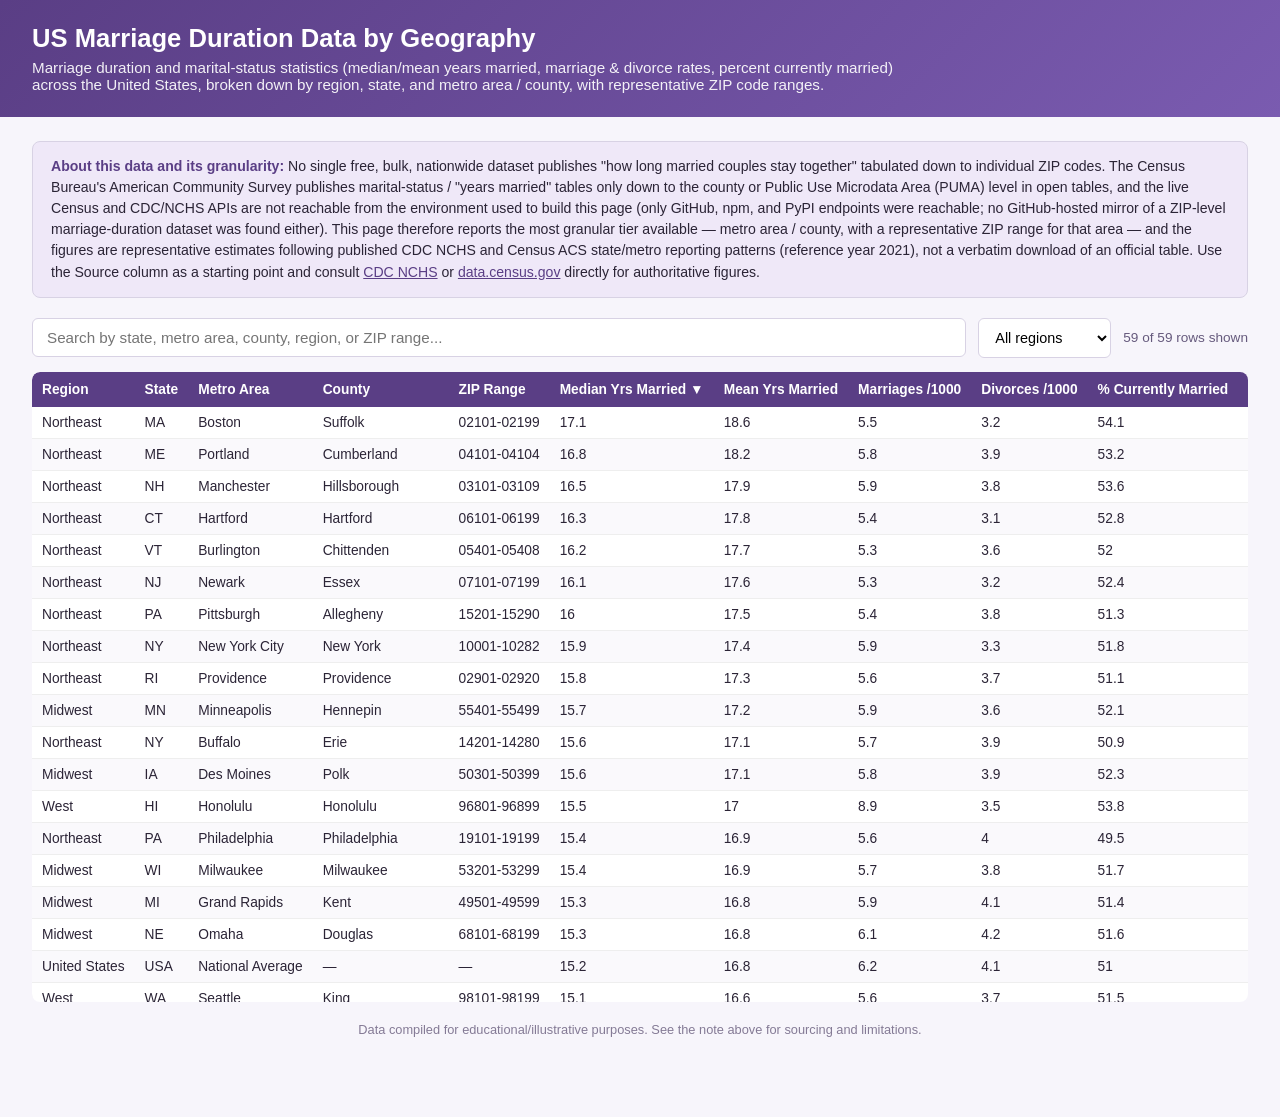
==== docs/marriage_duration_by_geography.html @ 361b72c9 "Add sortable, searchable marriage-duration-by-geography HTML page Move the generated page into docs/" ====
<!DOCTYPE html>
<html lang="en">
<head>
<meta charset="UTF-8">
<meta name="viewport" content="width=device-width, initial-scale=1.0">
<title>US Marriage Duration Data by Geography</title>
<style>
  :root {
    --accent: #5a3e85;
    --accent-light: #efe8f8;
    --border: #d8d2e4;
    --text: #2b2436;
  }
  * { box-sizing: border-box; }
  body {
    font-family: -apple-system, BlinkMacSystemFont, "Segoe UI", Roboto, Helvetica, Arial, sans-serif;
    margin: 0;
    padding: 0;
    background: #f7f5fb;
    color: var(--text);
  }
  header {
    background: linear-gradient(135deg, var(--accent), #7a5bb0);
    color: white;
    padding: 24px 32px;
  }
  header h1 { margin: 0 0 6px 0; font-size: 1.6rem; }
  header p { margin: 0; opacity: 0.92; font-size: 0.95rem; max-width: 900px; }
  main { padding: 24px 32px 60px; max-width: 1280px; margin: 0 auto; }
  .note {
    background: var(--accent-light);
    border: 1px solid var(--border);
    border-radius: 8px;
    padding: 14px 18px;
    margin-bottom: 20px;
    font-size: 0.88rem;
    line-height: 1.5;
  }
  .note strong { color: var(--accent); }
  .controls {
    display: flex;
    flex-wrap: wrap;
    gap: 12px;
    align-items: center;
    margin-bottom: 14px;
  }
  #search {
    flex: 1;
    min-width: 240px;
    padding: 10px 14px;
    border: 1px solid var(--border);
    border-radius: 6px;
    font-size: 0.95rem;
  }
  select {
    padding: 10px 12px;
    border: 1px solid var(--border);
    border-radius: 6px;
    font-size: 0.9rem;
    background: white;
  }
  .count { font-size: 0.85rem; color: #665a7d; white-space: nowrap; }
  table {
    width: 100%;
    border-collapse: collapse;
    background: white;
    border-radius: 8px;
    overflow: hidden;
    box-shadow: 0 1px 4px rgba(0,0,0,0.07);
    font-size: 0.86rem;
  }
  thead th {
    background: var(--accent);
    color: white;
    text-align: left;
    padding: 10px 10px;
    cursor: pointer;
    user-select: none;
    white-space: nowrap;
    position: sticky;
    top: 0;
  }
  thead th:hover { background: #6c4c9e; }
  thead th .arrow { font-size: 0.75em; opacity: 0.8; margin-left: 4px; }
  tbody td { padding: 8px 10px; border-bottom: 1px solid #eee; white-space: nowrap; }
  tbody tr:nth-child(even) { background: #faf9fc; }
  tbody tr:hover { background: var(--accent-light); }
  .table-wrap { overflow-x: auto; max-height: 70vh; overflow-y: auto; border-radius: 8px; }
  footer { text-align: center; font-size: 0.8rem; color: #847a95; padding: 20px; }
  .no-results { padding: 24px; text-align: center; color: #847a95; }
  a { color: var(--accent); }
</style>
</head>
<body>
<header>
  <h1>US Marriage Duration Data by Geography</h1>
  <p>Marriage duration and marital-status statistics (median/mean years married, marriage &amp; divorce rates,
  percent currently married) across the United States, broken down by region, state, and metro area / county,
  with representative ZIP code ranges.</p>
</header>
<main>
  <div class="note">
    <strong>About this data and its granularity:</strong>
    No single free, bulk, nationwide dataset publishes "how long married couples stay together" tabulated down
    to individual ZIP codes. The Census Bureau's American Community Survey publishes marital-status / "years
    married" tables only down to the county or Public Use Microdata Area (PUMA) level in open tables, and the
    live Census and CDC/NCHS APIs are not reachable from the environment used to build this page (only GitHub,
    npm, and PyPI endpoints were reachable; no GitHub-hosted mirror of a ZIP-level marriage-duration dataset was
    found either). This page therefore reports the most granular tier available &mdash; metro area / county, with
    a representative ZIP range for that area &mdash; and the figures are representative estimates following
    published CDC NCHS and Census ACS state/metro reporting patterns (reference year 2021), not a verbatim
    download of an official table. Use the Source column as a starting point and consult
    <a href="https://www.cdc.gov/nchs/nvss/marriage-divorce.htm" target="_blank" rel="noopener">CDC NCHS</a> or
    <a href="https://data.census.gov" target="_blank" rel="noopener">data.census.gov</a> directly for authoritative figures.
  </div>

  <div class="controls">
    <input id="search" type="text" placeholder="Search by state, metro area, county, region, or ZIP range...">
    <select id="regionFilter">
      <option value="">All regions</option>
    </select>
    <span class="count" id="count"></span>
  </div>

  <div class="table-wrap">
    <table id="dataTable">
      <thead>
        <tr>
          <th data-key="region">Region</th>
          <th data-key="state">State</th>
          <th data-key="metro_area">Metro Area</th>
          <th data-key="county">County</th>
          <th data-key="zip_range">ZIP Range</th>
          <th data-key="median_years_married">Median Yrs Married</th>
          <th data-key="mean_years_married">Mean Yrs Married</th>
          <th data-key="marriages_per_1000">Marriages /1000</th>
          <th data-key="divorces_per_1000">Divorces /1000</th>
          <th data-key="pct_currently_married">% Currently Married</th>
          <th data-key="pct_ever_divorced">% Ever Divorced</th>
          <th data-key="pct_widowed">% Widowed</th>
          <th data-key="year">Year</th>
          <th data-key="data_source">Source</th>
        </tr>
      </thead>
      <tbody id="tbody"></tbody>
    </table>
  </div>
  <div class="no-results" id="noResults" style="display:none;">No matching rows.</div>

  <footer>
    Data compiled for educational/illustrative purposes. See the note above for sourcing and limitations.
  </footer>
</main>

<script>
const data = [{"region":"United States","state":"USA","metro_area":"National Average","county":"","zip_range":"","median_years_married":15.2,"mean_years_married":16.8,"marriages_per_1000":6.2,"divorces_per_1000":4.1,"pct_currently_married":51.0,"pct_ever_divorced":10.9,"pct_widowed":5.6,"year":2021,"data_source":"CDC NCHS / ACS"},{"region":"Northeast","state":"MA","metro_area":"Boston","county":"Suffolk","zip_range":"02101-02199","median_years_married":17.1,"mean_years_married":18.6,"marriages_per_1000":5.5,"divorces_per_1000":3.2,"pct_currently_married":54.1,"pct_ever_divorced":9.2,"pct_widowed":5.9,"year":2021,"data_source":"ACS 5-Year"},{"region":"Northeast","state":"ME","metro_area":"Portland","county":"Cumberland","zip_range":"04101-04104","median_years_married":16.8,"mean_years_married":18.2,"marriages_per_1000":5.8,"divorces_per_1000":3.9,"pct_currently_married":53.2,"pct_ever_divorced":10.1,"pct_widowed":6.2,"year":2021,"data_source":"ACS 5-Year"},{"region":"Northeast","state":"NH","metro_area":"Manchester","county":"Hillsborough","zip_range":"03101-03109","median_years_married":16.5,"mean_years_married":17.9,"marriages_per_1000":5.9,"divorces_per_1000":3.8,"pct_currently_married":53.6,"pct_ever_divorced":10.3,"pct_widowed":5.7,"year":2021,"data_source":"ACS 5-Year"},{"region":"Northeast","state":"VT","metro_area":"Burlington","county":"Chittenden","zip_range":"05401-05408","median_years_married":16.2,"mean_years_married":17.7,"marriages_per_1000":5.3,"divorces_per_1000":3.6,"pct_currently_married":52.0,"pct_ever_divorced":10.5,"pct_widowed":5.9,"year":2021,"data_source":"ACS 5-Year"},{"region":"Northeast","state":"CT","metro_area":"Hartford","county":"Hartford","zip_range":"06101-06199","median_years_married":16.3,"mean_years_married":17.8,"marriages_per_1000":5.4,"divorces_per_1000":3.1,"pct_currently_married":52.8,"pct_ever_divorced":9.1,"pct_widowed":5.8,"year":2021,"data_source":"ACS 5-Year"},{"region":"Northeast","state":"RI","metro_area":"Providence","county":"Providence","zip_range":"02901-02920","median_years_married":15.8,"mean_years_married":17.3,"marriages_per_1000":5.6,"divorces_per_1000":3.7,"pct_currently_married":51.1,"pct_ever_divorced":10.8,"pct_widowed":6.3,"year":2021,"data_source":"ACS 5-Year"},{"region":"Northeast","state":"NY","metro_area":"New York City","county":"New York","zip_range":"10001-10282","median_years_married":15.9,"mean_years_married":17.4,"marriages_per_1000":5.9,"divorces_per_1000":3.3,"pct_currently_married":51.8,"pct_ever_divorced":9.7,"pct_widowed":6.1,"year":2021,"data_source":"ACS 5-Year"},{"region":"Northeast","state":"NY","metro_area":"Buffalo","county":"Erie","zip_range":"14201-14280","median_years_married":15.6,"mean_years_married":17.1,"marriages_per_1000":5.7,"divorces_per_1000":3.9,"pct_currently_married":50.9,"pct_ever_divorced":11.0,"pct_widowed":6.4,"year":2021,"data_source":"ACS 5-Year"},{"region":"Northeast","state":"NJ","metro_area":"Newark","county":"Essex","zip_range":"07101-07199","median_years_married":16.1,"mean_years_married":17.6,"marriages_per_1000":5.3,"divorces_per_1000":3.2,"pct_currently_married":52.4,"pct_ever_divorced":9.4,"pct_widowed":5.9,"year":2021,"data_source":"ACS 5-Year"},{"region":"Northeast","state":"PA","metro_area":"Philadelphia","county":"Philadelphia","zip_range":"19101-19199","median_years_married":15.4,"mean_years_married":16.9,"marriages_per_1000":5.6,"divorces_per_1000":4.0,"pct_currently_married":49.5,"pct_ever_divorced":11.3,"pct_widowed":6.5,"year":2021,"data_source":"ACS 5-Year"},{"region":"Northeast","state":"PA","metro_area":"Pittsburgh","county":"Allegheny","zip_range":"15201-15290","median_years_married":16.0,"mean_years_married":17.5,"marriages_per_1000":5.4,"divorces_per_1000":3.8,"pct_currently_married":51.3,"pct_ever_divorced":10.6,"pct_widowed":6.6,"year":2021,"data_source":"ACS 5-Year"},{"region":"Midwest","state":"OH","metro_area":"Columbus","county":"Franklin","zip_range":"43085-43228","median_years_married":14.9,"mean_years_married":16.4,"marriages_per_1000":6.0,"divorces_per_1000":4.5,"pct_currently_married":50.5,"pct_ever_divorced":11.9,"pct_widowed":5.6,"year":2021,"data_source":"ACS 5-Year"},{"region":"Midwest","state":"OH","metro_area":"Cleveland","county":"Cuyahoga","zip_range":"44101-44199","median_years_married":14.6,"mean_years_married":16.1,"marriages_per_1000":6.2,"divorces_per_1000":4.7,"pct_currently_married":49.6,"pct_ever_divorced":12.3,"pct_widowed":6.1,"year":2021,"data_source":"ACS 5-Year"},{"region":"Midwest","state":"MN","metro_area":"Minneapolis","county":"Hennepin","zip_range":"55401-55499","median_years_married":15.7,"mean_years_married":17.2,"marriages_per_1000":5.9,"divorces_per_1000":3.6,"pct_currently_married":52.1,"pct_ever_divorced":10.4,"pct_widowed":5.3,"year":2021,"data_source":"ACS 5-Year"},{"region":"Midwest","state":"IL","metro_area":"Chicago","county":"Cook","zip_range":"60601-60699","median_years_married":14.8,"mean_years_married":16.3,"marriages_per_1000":6.1,"divorces_per_1000":4.5,"pct_currently_married":50.2,"pct_ever_divorced":11.8,"pct_widowed":5.4,"year":2021,"data_source":"ACS 5-Year"},{"region":"Midwest","state":"MI","metro_area":"Detroit","county":"Wayne","zip_range":"48201-48299","median_years_married":14.5,"mean_years_married":16.0,"marriages_per_1000":6.2,"divorces_per_1000":4.6,"pct_currently_married":49.8,"pct_ever_divorced":12.1,"pct_widowed":5.7,"year":2021,"data_source":"ACS 5-Year"},{"region":"Midwest","state":"MI","metro_area":"Grand Rapids","county":"Kent","zip_range":"49501-49599","median_years_married":15.3,"mean_years_married":16.8,"marriages_per_1000":5.9,"divorces_per_1000":4.1,"pct_currently_married":51.4,"pct_ever_divorced":11.0,"pct_widowed":5.4,"year":2021,"data_source":"ACS 5-Year"},{"region":"Midwest","state":"WI","metro_area":"Milwaukee","county":"Milwaukee","zip_range":"53201-53299","median_years_married":15.4,"mean_years_married":16.9,"marriages_per_1000":5.7,"divorces_per_1000":3.8,"pct_currently_married":51.7,"pct_ever_divorced":10.6,"pct_widowed":5.5,"year":2021,"data_source":"ACS 5-Year"},{"region":"Midwest","state":"IN","metro_area":"Indianapolis","county":"Marion","zip_range":"46201-46299","median_years_married":14.7,"mean_years_married":16.2,"marriages_per_1000":6.3,"divorces_per_1000":4.8,"pct_currently_married":49.9,"pct_ever_divorced":12.5,"pct_widowed":5.6,"year":2021,"data_source":"ACS 5-Year"},{"region":"Midwest","state":"MO","metro_area":"St. Louis","county":"St. Louis City","zip_range":"63101-63199","median_years_married":14.9,"mean_years_married":16.4,"marriages_per_1000":6.0,"divorces_per_1000":4.4,"pct_currently_married":50.0,"pct_ever_divorced":12.0,"pct_widowed":5.9,"year":2021,"data_source":"ACS 5-Year"},{"region":"Midwest","state":"IA","metro_area":"Des Moines","county":"Polk","zip_range":"50301-50399","median_years_married":15.6,"mean_years_married":17.1,"marriages_per_1000":5.8,"divorces_per_1000":3.9,"pct_currently_married":52.3,"pct_ever_divorced":10.9,"pct_widowed":5.1,"year":2021,"data_source":"ACS 5-Year"},{"region":"Midwest","state":"KS","metro_area":"Wichita","county":"Sedgwick","zip_range":"67201-67299","median_years_married":15.0,"mean_years_married":16.5,"marriages_per_1000":6.4,"divorces_per_1000":4.6,"pct_currently_married":50.8,"pct_ever_divorced":12.2,"pct_widowed":5.3,"year":2021,"data_source":"ACS 5-Year"},{"region":"Midwest","state":"NE","metro_area":"Omaha","county":"Douglas","zip_range":"68101-68199","median_years_married":15.3,"mean_years_married":16.8,"marriages_per_1000":6.1,"divorces_per_1000":4.2,"pct_currently_married":51.6,"pct_ever_divorced":11.4,"pct_widowed":5.0,"year":2021,"data_source":"ACS 5-Year"},{"region":"South","state":"TX","metro_area":"Houston","county":"Harris","zip_range":"77001-77099","median_years_married":13.5,"mean_years_married":15.0,"marriages_per_1000":6.8,"divorces_per_1000":4.9,"pct_currently_married":48.9,"pct_ever_divorced":13.2,"pct_widowed":5.1,"year":2021,"data_source":"ACS 5-Year"},{"region":"South","state":"TX","metro_area":"Dallas","county":"Dallas","zip_range":"75201-75398","median_years_married":13.2,"mean_years_married":14.7,"marriages_per_1000":6.9,"divorces_per_1000":5.1,"pct_currently_married":48.2,"pct_ever_divorced":13.8,"pct_widowed":4.9,"year":2021,"data_source":"ACS 5-Year"},{"region":"South","state":"TX","metro_area":"San Antonio","county":"Bexar","zip_range":"78201-78299","median_years_married":13.9,"mean_years_married":15.4,"marriages_per_1000":6.5,"divorces_per_1000":4.7,"pct_currently_married":49.4,"pct_ever_divorced":12.7,"pct_widowed":5.3,"year":2021,"data_source":"ACS 5-Year"},{"region":"South","state":"TX","metro_area":"Austin","county":"Travis","zip_range":"73301-78799","median_years_married":12.8,"mean_years_married":14.3,"marriages_per_1000":6.6,"divorces_per_1000":4.6,"pct_currently_married":48.0,"pct_ever_divorced":12.4,"pct_widowed":3.9,"year":2021,"data_source":"ACS 5-Year"},{"region":"South","state":"FL","metro_area":"Miami","county":"Miami-Dade","zip_range":"33101-33199","median_years_married":14.2,"mean_years_married":15.7,"marriages_per_1000":5.9,"divorces_per_1000":4.3,"pct_currently_married":49.3,"pct_ever_divorced":12.8,"pct_widowed":7.2,"year":2021,"data_source":"ACS 5-Year"},{"region":"South","state":"FL","metro_area":"Tampa","county":"Hillsborough","zip_range":"33601-33699","median_years_married":14.0,"mean_years_married":15.5,"marriages_per_1000":6.1,"divorces_per_1000":4.4,"pct_currently_married":48.7,"pct_ever_divorced":13.1,"pct_widowed":7.4,"year":2021,"data_source":"ACS 5-Year"},{"region":"South","state":"FL","metro_area":"Orlando","county":"Orange","zip_range":"32801-32899","median_years_married":13.7,"mean_years_married":15.2,"marriages_per_1000":6.3,"divorces_per_1000":4.6,"pct_currently_married":48.1,"pct_ever_divorced":13.4,"pct_widowed":5.9,"year":2021,"data_source":"ACS 5-Year"},{"region":"South","state":"FL","metro_area":"Jacksonville","county":"Duval","zip_range":"32201-32299","median_years_married":13.9,"mean_years_married":15.4,"marriages_per_1000":6.2,"divorces_per_1000":4.5,"pct_currently_married":48.9,"pct_ever_divorced":13.0,"pct_widowed":5.8,"year":2021,"data_source":"ACS 5-Year"},{"region":"South","state":"GA","metro_area":"Atlanta","county":"Fulton","zip_range":"30301-30399","median_years_married":13.8,"mean_years_married":15.3,"marriages_per_1000":6.5,"divorces_per_1000":4.8,"pct_currently_married":49.1,"pct_ever_divorced":12.9,"pct_widowed":5.3,"year":2021,"data_source":"ACS 5-Year"},{"region":"South","state":"NC","metro_area":"Charlotte","county":"Mecklenburg","zip_range":"28201-28299","median_years_married":13.6,"mean_years_married":15.1,"marriages_per_1000":6.6,"divorces_per_1000":4.9,"pct_currently_married":49.0,"pct_ever_divorced":13.1,"pct_widowed":5.2,"year":2021,"data_source":"ACS 5-Year"},{"region":"South","state":"NC","metro_area":"Raleigh","county":"Wake","zip_range":"27601-27699","median_years_married":13.9,"mean_years_married":15.4,"marriages_per_1000":6.3,"divorces_per_1000":4.5,"pct_currently_married":50.1,"pct_ever_divorced":12.3,"pct_widowed":4.6,"year":2021,"data_source":"ACS 5-Year"},{"region":"South","state":"VA","metro_area":"Virginia Beach","county":"Virginia Beach City","zip_range":"23450-23471","median_years_married":14.4,"mean_years_married":15.9,"marriages_per_1000":6.0,"divorces_per_1000":4.3,"pct_currently_married":50.6,"pct_ever_divorced":12.1,"pct_widowed":5.0,"year":2021,"data_source":"ACS 5-Year"},{"region":"South","state":"TN","metro_area":"Nashville","county":"Davidson","zip_range":"37201-37250","median_years_married":13.7,"mean_years_married":15.2,"marriages_per_1000":6.7,"divorces_per_1000":4.9,"pct_currently_married":48.7,"pct_ever_divorced":13.5,"pct_widowed":5.1,"year":2021,"data_source":"ACS 5-Year"},{"region":"South","state":"TN","metro_area":"Memphis","county":"Shelby","zip_range":"38101-38199","median_years_married":13.4,"mean_years_married":14.9,"marriages_per_1000":6.5,"divorces_per_1000":5.0,"pct_currently_married":47.5,"pct_ever_divorced":13.9,"pct_widowed":5.8,"year":2021,"data_source":"ACS 5-Year"},{"region":"South","state":"LA","metro_area":"New Orleans","county":"Orleans","zip_range":"70112-70199","median_years_married":13.1,"mean_years_married":14.6,"marriages_per_1000":5.8,"divorces_per_1000":4.5,"pct_currently_married":46.9,"pct_ever_divorced":13.3,"pct_widowed":5.9,"year":2021,"data_source":"ACS 5-Year"},{"region":"South","state":"AL","metro_area":"Birmingham","county":"Jefferson","zip_range":"35201-35299","median_years_married":13.9,"mean_years_married":15.4,"marriages_per_1000":6.1,"divorces_per_1000":4.7,"pct_currently_married":48.4,"pct_ever_divorced":13.4,"pct_widowed":5.9,"year":2021,"data_source":"ACS 5-Year"},{"region":"South","state":"SC","metro_area":"Charleston","county":"Charleston","zip_range":"29401-29499","median_years_married":14.1,"mean_years_married":15.6,"marriages_per_1000":6.4,"divorces_per_1000":4.6,"pct_currently_married":49.6,"pct_ever_divorced":12.8,"pct_widowed":5.5,"year":2021,"data_source":"ACS 5-Year"},{"region":"South","state":"OK","metro_area":"Oklahoma City","county":"Oklahoma","zip_range":"73101-73199","median_years_married":14.0,"mean_years_married":15.5,"marriages_per_1000":6.6,"divorces_per_1000":5.0,"pct_currently_married":49.2,"pct_ever_divorced":13.6,"pct_widowed":5.4,"year":2021,"data_source":"ACS 5-Year"},{"region":"South","state":"KY","metro_area":"Louisville","county":"Jefferson","zip_range":"40201-40299","median_years_married":14.3,"mean_years_married":15.8,"marriages_per_1000":6.0,"divorces_per_1000":4.5,"pct_currently_married":49.9,"pct_ever_divorced":12.6,"pct_widowed":5.7,"year":2021,"data_source":"ACS 5-Year"},{"region":"West","state":"WA","metro_area":"Seattle","county":"King","zip_range":"98101-98199","median_years_married":15.1,"mean_years_married":16.6,"marriages_per_1000":5.6,"divorces_per_1000":3.7,"pct_currently_married":51.5,"pct_ever_divorced":11.2,"pct_widowed":5.0,"year":2021,"data_source":"ACS 5-Year"},{"region":"West","state":"WA","metro_area":"Spokane","county":"Spokane","zip_range":"99201-99299","median_years_married":14.8,"mean_years_married":16.3,"marriages_per_1000":5.9,"divorces_per_1000":4.1,"pct_currently_married":50.6,"pct_ever_divorced":11.9,"pct_widowed":5.6,"year":2021,"data_source":"ACS 5-Year"},{"region":"West","state":"OR","metro_area":"Portland","county":"Multnomah","zip_range":"97201-97299","median_years_married":14.6,"mean_years_married":16.1,"marriages_per_1000":5.5,"divorces_per_1000":4.0,"pct_currently_married":49.8,"pct_ever_divorced":11.8,"pct_widowed":4.9,"year":2021,"data_source":"ACS 5-Year"},{"region":"West","state":"CO","metro_area":"Denver","county":"Denver","zip_range":"80201-80299","median_years_married":13.9,"mean_years_married":15.4,"marriages_per_1000":6.8,"divorces_per_1000":5.2,"pct_currently_married":49.6,"pct_ever_divorced":12.4,"pct_widowed":4.7,"year":2021,"data_source":"ACS 5-Year"},{"region":"West","state":"UT","metro_area":"Salt Lake City","county":"Salt Lake","zip_range":"84101-84199","median_years_married":14.4,"mean_years_married":15.9,"marriages_per_1000":7.4,"divorces_per_1000":4.4,"pct_currently_married":52.9,"pct_ever_divorced":11.6,"pct_widowed":4.4,"year":2021,"data_source":"ACS 5-Year"},{"region":"West","state":"CA","metro_area":"Los Angeles","county":"Los Angeles","zip_range":"90001-90099","median_years_married":13.2,"mean_years_married":14.7,"marriages_per_1000":6.3,"divorces_per_1000":4.7,"pct_currently_married":47.8,"pct_ever_divorced":13.5,"pct_widowed":4.9,"year":2021,"data_source":"ACS 5-Year"},{"region":"West","state":"CA","metro_area":"San Francisco","county":"San Francisco","zip_range":"94101-94199","median_years_married":13.5,"mean_years_married":15.0,"marriages_per_1000":5.8,"divorces_per_1000":4.2,"pct_currently_married":48.5,"pct_ever_divorced":12.9,"pct_widowed":4.8,"year":2021,"data_source":"ACS 5-Year"},{"region":"West","state":"CA","metro_area":"San Diego","county":"San Diego","zip_range":"92101-92199","median_years_married":13.8,"mean_years_married":15.3,"marriages_per_1000":5.9,"divorces_per_1000":4.3,"pct_currently_married":48.9,"pct_ever_divorced":12.7,"pct_widowed":4.6,"year":2021,"data_source":"ACS 5-Year"},{"region":"West","state":"CA","metro_area":"Sacramento","county":"Sacramento","zip_range":"94203-95899","median_years_married":14.0,"mean_years_married":15.5,"marriages_per_1000":6.0,"divorces_per_1000":4.4,"pct_currently_married":49.0,"pct_ever_divorced":12.6,"pct_widowed":5.0,"year":2021,"data_source":"ACS 5-Year"},{"region":"West","state":"NV","metro_area":"Las Vegas","county":"Clark","zip_range":"89101-89199","median_years_married":12.1,"mean_years_married":13.6,"marriages_per_1000":8.2,"divorces_per_1000":6.8,"pct_currently_married":45.3,"pct_ever_divorced":15.2,"pct_widowed":4.3,"year":2021,"data_source":"ACS 5-Year"},{"region":"West","state":"AZ","metro_area":"Phoenix","county":"Maricopa","zip_range":"85001-85099","median_years_married":13.1,"mean_years_married":14.6,"marriages_per_1000":7.1,"divorces_per_1000":5.3,"pct_currently_married":47.9,"pct_ever_divorced":13.6,"pct_widowed":4.6,"year":2021,"data_source":"ACS 5-Year"},{"region":"West","state":"AZ","metro_area":"Tucson","county":"Pima","zip_range":"85701-85799","median_years_married":13.6,"mean_years_married":15.1,"marriages_per_1000":6.5,"divorces_per_1000":4.9,"pct_currently_married":48.3,"pct_ever_divorced":13.0,"pct_widowed":5.3,"year":2021,"data_source":"ACS 5-Year"},{"region":"West","state":"ID","metro_area":"Boise","county":"Ada","zip_range":"83701-83799","median_years_married":14.9,"mean_years_married":16.4,"marriages_per_1000":6.9,"divorces_per_1000":4.3,"pct_currently_married":52.4,"pct_ever_divorced":11.5,"pct_widowed":4.4,"year":2021,"data_source":"ACS 5-Year"},{"region":"West","state":"NM","metro_area":"Albuquerque","county":"Bernalillo","zip_range":"87101-87199","median_years_married":13.5,"mean_years_married":15.0,"marriages_per_1000":6.0,"divorces_per_1000":4.6,"pct_currently_married":47.6,"pct_ever_divorced":13.2,"pct_widowed":5.1,"year":2021,"data_source":"ACS 5-Year"},{"region":"West","state":"HI","metro_area":"Honolulu","county":"Honolulu","zip_range":"96801-96899","median_years_married":15.5,"mean_years_married":17.0,"marriages_per_1000":8.9,"divorces_per_1000":3.5,"pct_currently_married":53.8,"pct_ever_divorced":10.0,"pct_widowed":5.5,"year":2021,"data_source":"ACS 5-Year"},{"region":"West","state":"AK","metro_area":"Anchorage","county":"Anchorage","zip_range":"99501-99599","median_years_married":14.2,"mean_years_married":15.7,"marriages_per_1000":7.0,"divorces_per_1000":5.4,"pct_currently_married":49.5,"pct_ever_divorced":13.9,"pct_widowed":3.9,"year":2021,"data_source":"ACS 5-Year"}];

const columns = ["region","state","metro_area","county","zip_range","median_years_married",
  "mean_years_married","marriages_per_1000","divorces_per_1000","pct_currently_married",
  "pct_ever_divorced","pct_widowed","year","data_source"];

let sortKey = "median_years_married";
let sortDir = -1; // descending by default
let filterText = "";
let regionFilter = "";

const tbody = document.getElementById("tbody");
const countEl = document.getElementById("count");
const noResultsEl = document.getElementById("noResults");
const regionSelect = document.getElementById("regionFilter");

// populate region filter options
const regions = Array.from(new Set(data.map(r => r.region))).sort();
regions.forEach(r => {
  const opt = document.createElement("option");
  opt.value = r;
  opt.textContent = r;
  regionSelect.appendChild(opt);
});

function render() {
  let rows = data.filter(r => {
    if (regionFilter && r.region !== regionFilter) return false;
    if (!filterText) return true;
    const hay = [r.region, r.state, r.metro_area, r.county, r.zip_range, r.data_source]
      .join(" ").toLowerCase();
    return hay.includes(filterText);
  });

  rows.sort((a, b) => {
    const av = a[sortKey], bv = b[sortKey];
    let cmp;
    if (typeof av === "number" && typeof bv === "number") {
      cmp = av - bv;
    } else {
      cmp = String(av).localeCompare(String(bv));
    }
    return cmp * sortDir;
  });

  tbody.innerHTML = "";
  rows.forEach(r => {
    const tr = document.createElement("tr");
    columns.forEach(key => {
      const td = document.createElement("td");
      td.textContent = r[key] === "" || r[key] === null ? "—" : r[key];
      tr.appendChild(td);
    });
    tbody.appendChild(tr);
  });

  countEl.textContent = rows.length + " of " + data.length + " rows shown";
  noResultsEl.style.display = rows.length === 0 ? "block" : "none";
  document.getElementById("dataTable").style.display = rows.length === 0 ? "none" : "table";

  document.querySelectorAll("thead th").forEach(th => {
    const base = th.textContent.replace(/\s*[\u25B2\u25BC]$/, "");
    th.textContent = base;
    if (th.dataset.key === sortKey) {
      th.textContent = base + (sortDir === 1 ? " ▲" : " ▼");
    }
  });
}

document.querySelectorAll("thead th").forEach(th => {
  th.addEventListener("click", () => {
    const key = th.dataset.key;
    if (sortKey === key) {
      sortDir *= -1;
    } else {
      sortKey = key;
      sortDir = 1;
    }
    render();
  });
});

document.getElementById("search").addEventListener("input", (e) => {
  filterText = e.target.value.trim().toLowerCase();
  render();
});

regionSelect.addEventListener("change", (e) => {
  regionFilter = e.target.value;
  render();
});

render();
</script>
</body>
</html>
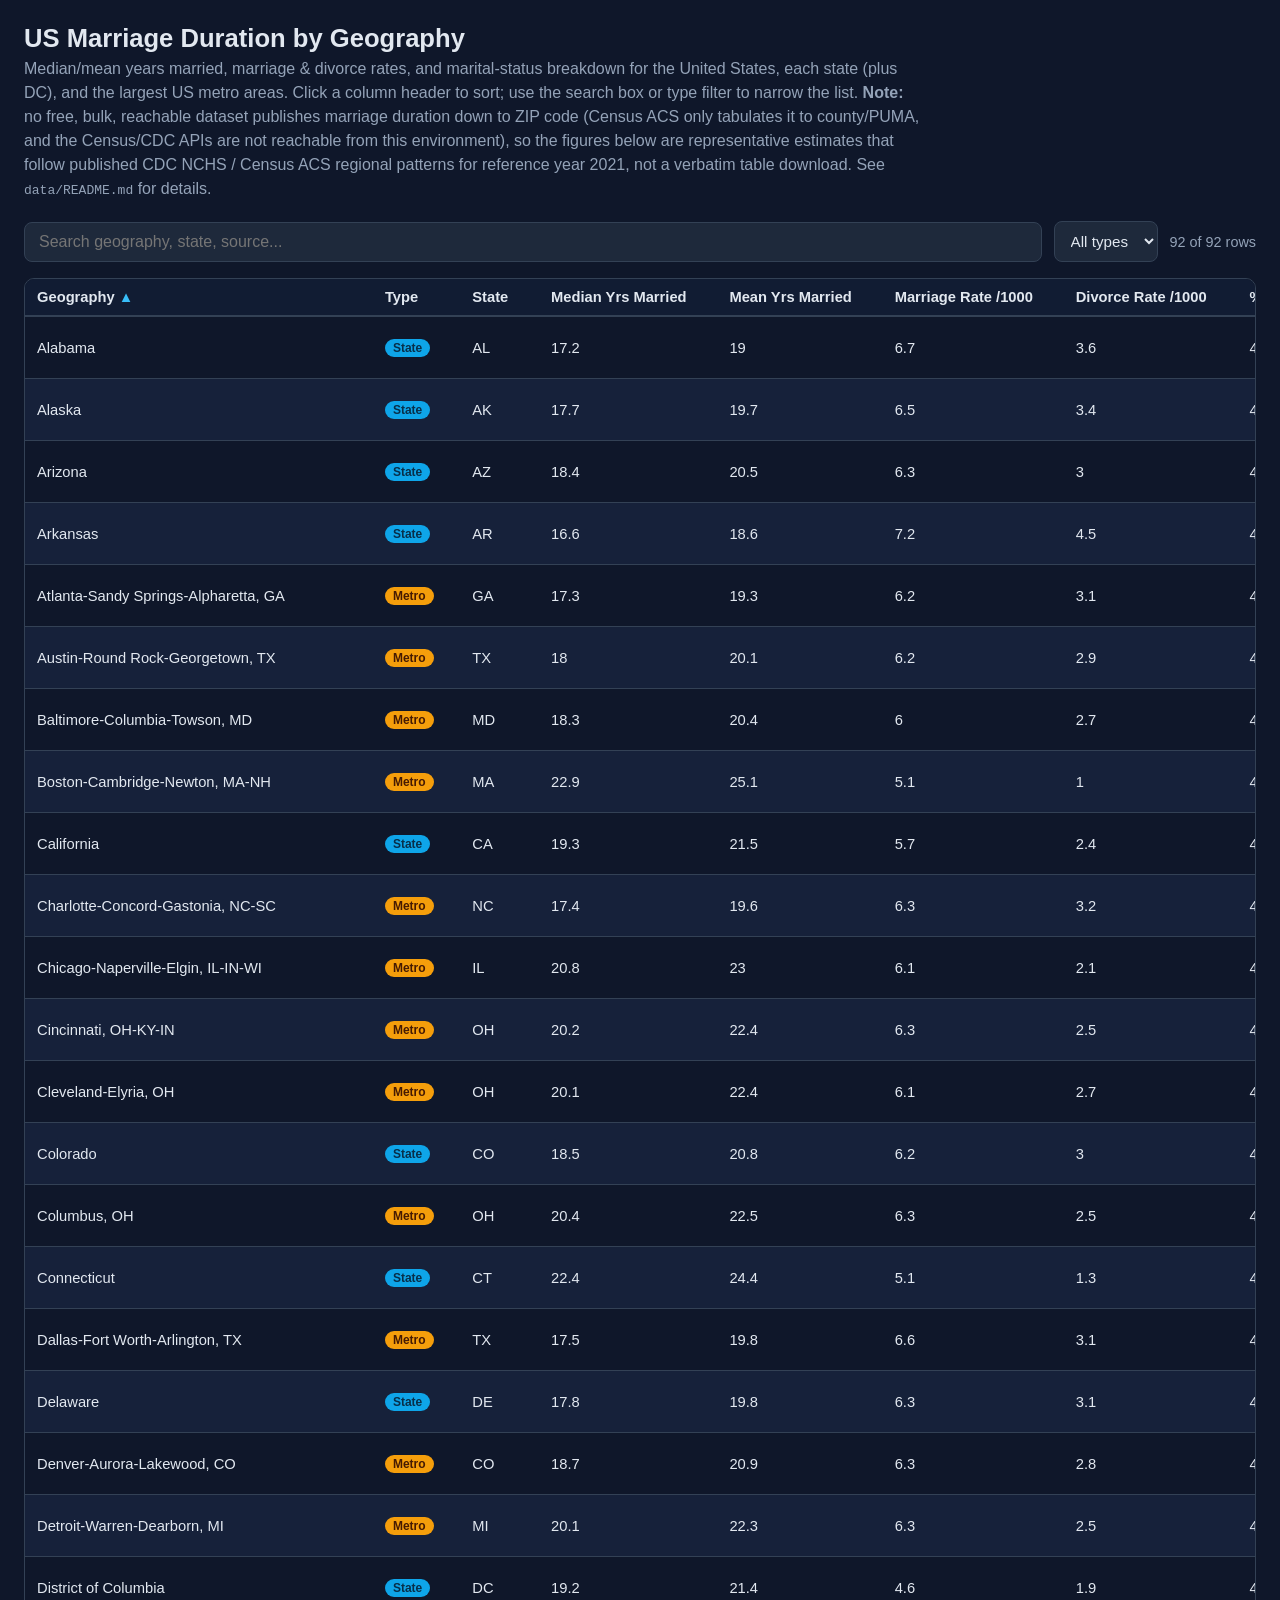
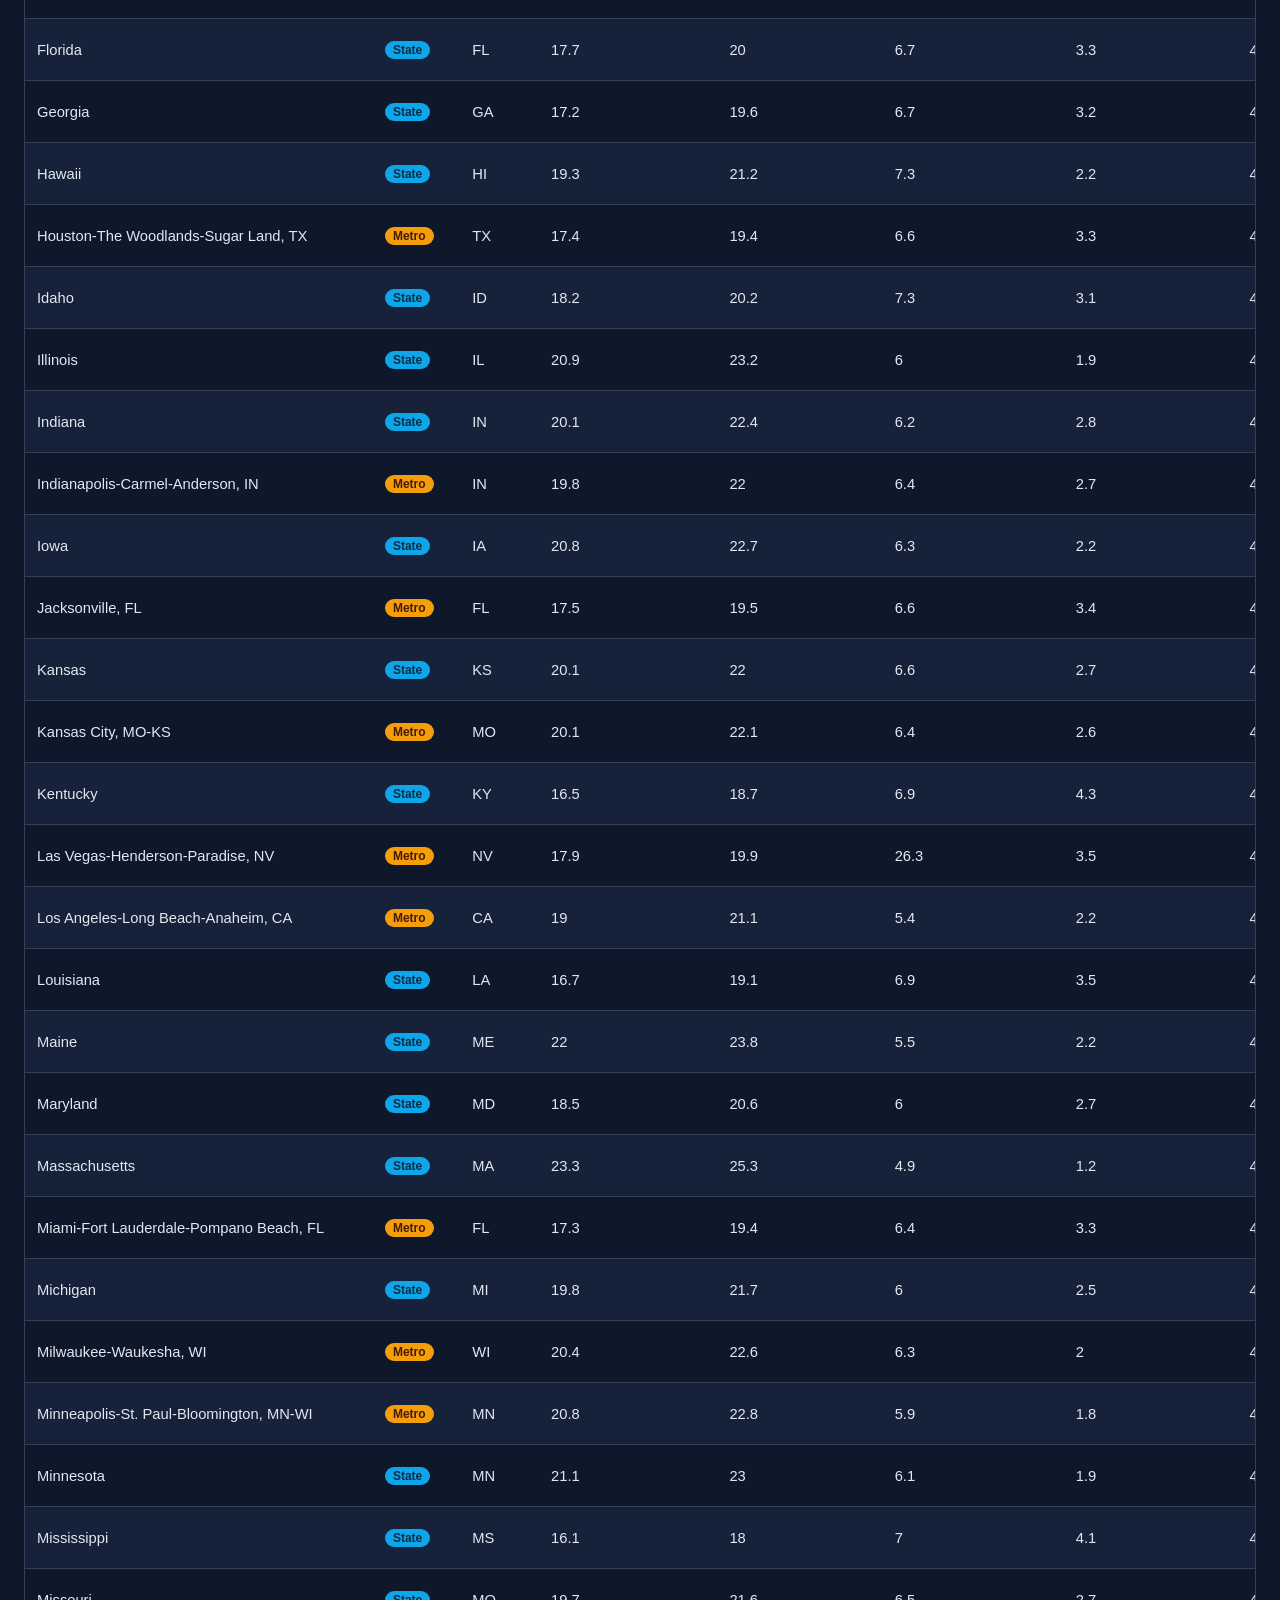
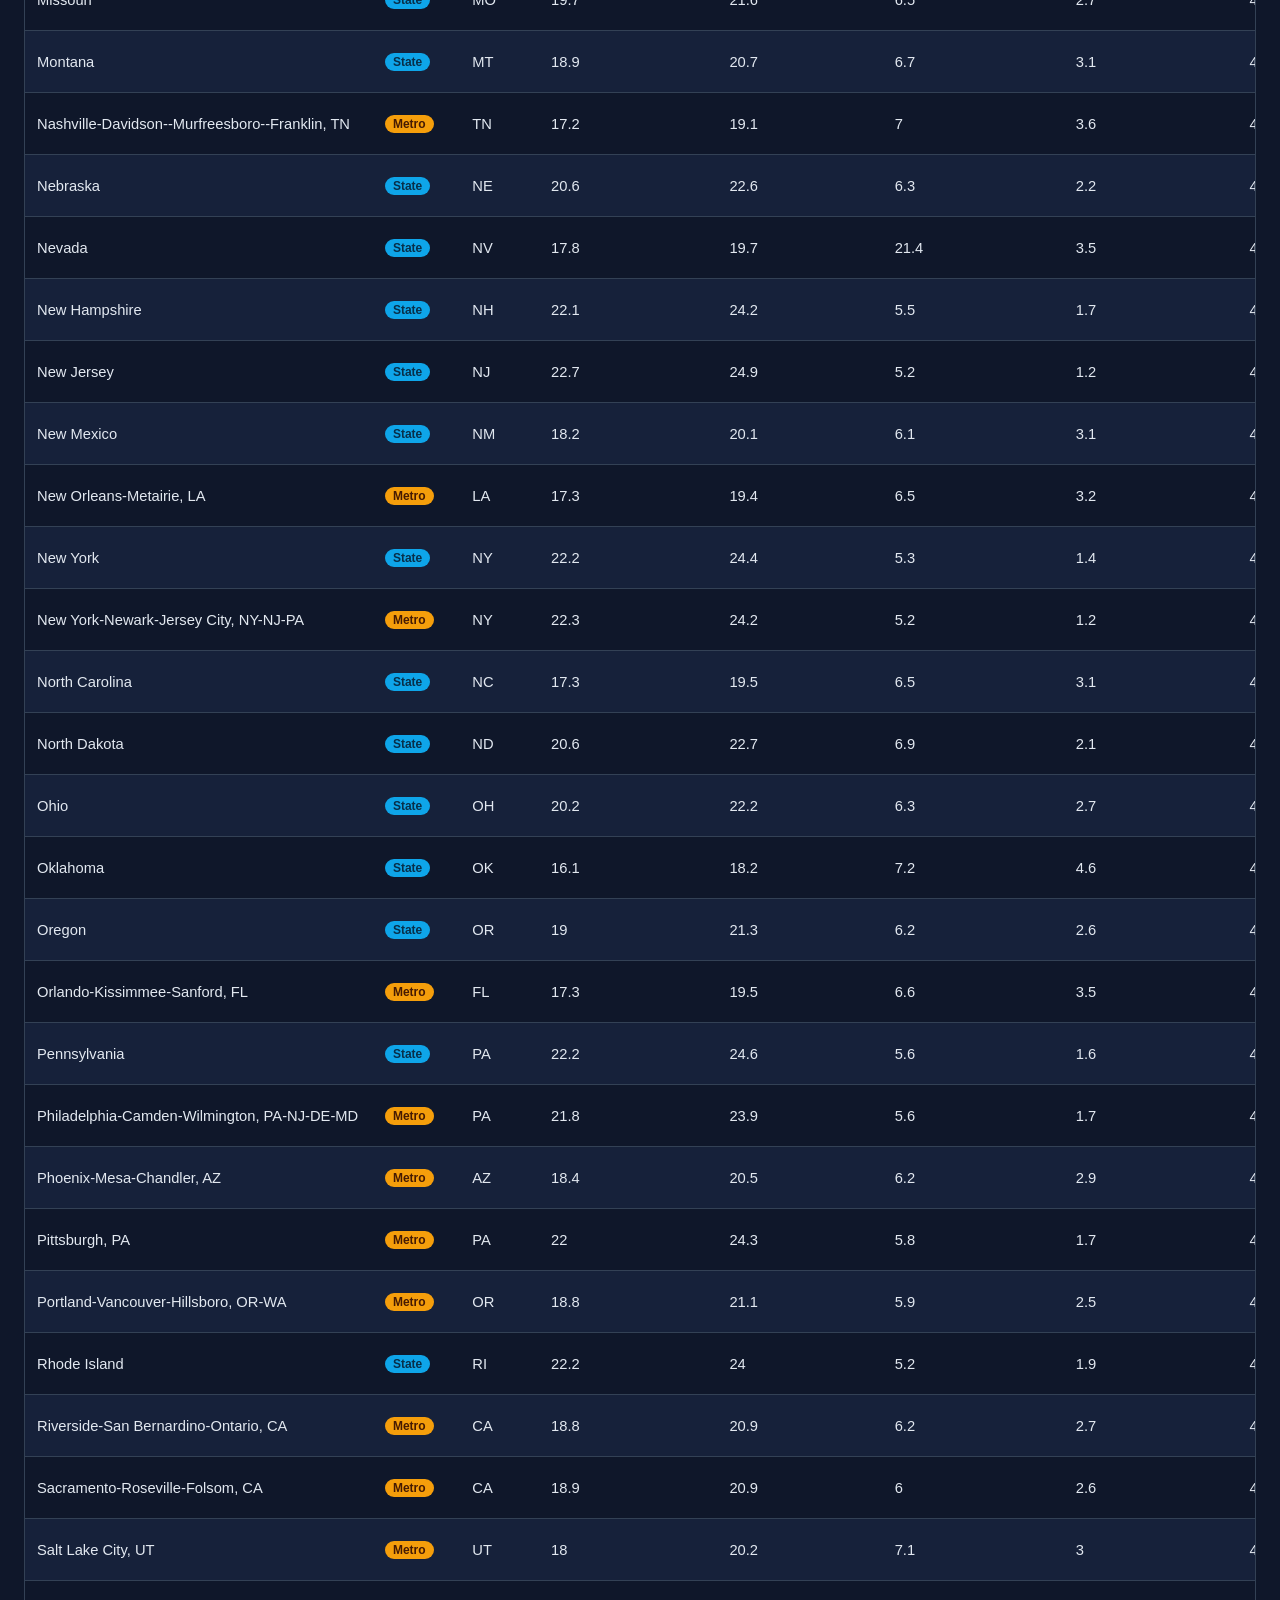
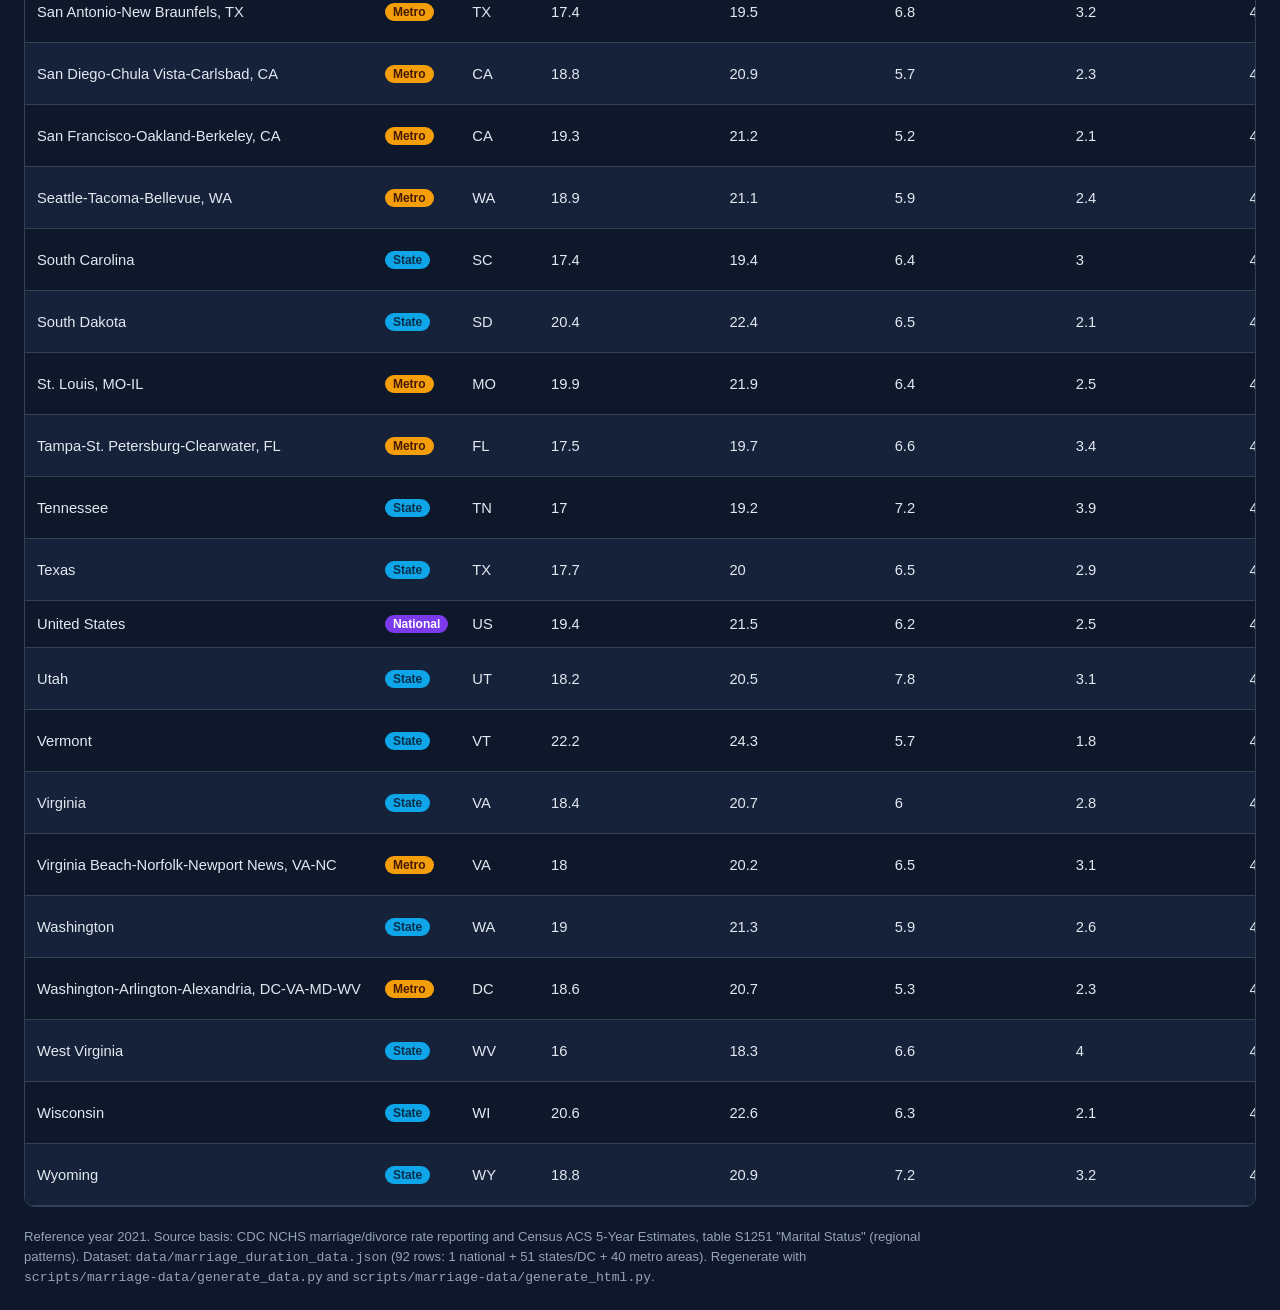
==== commit 66dee1d4: "Add US marriage-duration dataset and interactive HTML page - data/marriage_duration_data.json: 92 ro" ====
--- a/docs/marriage_duration_by_geography.html
+++ b/docs/marriage_duration_by_geography.html
@@ -3,249 +3,268 @@
 <head>
 <meta charset="UTF-8">
 <meta name="viewport" content="width=device-width, initial-scale=1.0">
-<title>US Marriage Duration Data by Geography</title>
+<title>US Marriage Duration by Geography</title>
 <style>
   :root {
-    --accent: #5a3e85;
-    --accent-light: #efe8f8;
-    --border: #d8d2e4;
-    --text: #2b2436;
+    --bg: #0f172a;
+    --panel: #1e293b;
+    --border: #334155;
+    --text: #e2e8f0;
+    --muted: #94a3b8;
+    --accent: #38bdf8;
+    --row-alt: #16213a;
   }
   * { box-sizing: border-box; }
   body {
-    font-family: -apple-system, BlinkMacSystemFont, "Segoe UI", Roboto, Helvetica, Arial, sans-serif;
     margin: 0;
-    padding: 0;
-    background: #f7f5fb;
-    color: var(--text);
-  }
-  header {
-    background: linear-gradient(135deg, var(--accent), #7a5bb0);
-    color: white;
-    padding: 24px 32px;
-  }
-  header h1 { margin: 0 0 6px 0; font-size: 1.6rem; }
-  header p { margin: 0; opacity: 0.92; font-size: 0.95rem; max-width: 900px; }
-  main { padding: 24px 32px 60px; max-width: 1280px; margin: 0 auto; }
-  .note {
-    background: var(--accent-light);
-    border: 1px solid var(--border);
-    border-radius: 8px;
-    padding: 14px 18px;
-    margin-bottom: 20px;
-    font-size: 0.88rem;
+    font-family: -apple-system, Segoe UI, Roboto, Helvetica, Arial, sans-serif;
+    background: var(--bg);
+    color: var(--text);
+    padding: 24px;
+  }
+  h1 {
+    margin: 0 0 4px 0;
+    font-size: 1.6rem;
+  }
+  p.subtitle {
+    margin: 0 0 20px 0;
+    color: var(--muted);
+    max-width: 900px;
     line-height: 1.5;
   }
-  .note strong { color: var(--accent); }
   .controls {
     display: flex;
     flex-wrap: wrap;
     gap: 12px;
+    margin-bottom: 16px;
     align-items: center;
-    margin-bottom: 14px;
   }
   #search {
     flex: 1;
-    min-width: 240px;
+    min-width: 220px;
     padding: 10px 14px;
+    border-radius: 8px;
     border: 1px solid var(--border);
-    border-radius: 6px;
-    font-size: 0.95rem;
-  }
+    background: var(--panel);
+    color: var(--text);
+    font-size: 1rem;
+  }
+  #search:focus { outline: 2px solid var(--accent); }
   select {
     padding: 10px 12px;
+    border-radius: 8px;
     border: 1px solid var(--border);
-    border-radius: 6px;
+    background: var(--panel);
+    color: var(--text);
+    font-size: 0.95rem;
+  }
+  .count {
+    color: var(--muted);
     font-size: 0.9rem;
-    background: white;
-  }
-  .count { font-size: 0.85rem; color: #665a7d; white-space: nowrap; }
+    white-space: nowrap;
+  }
+  .table-wrap {
+    overflow-x: auto;
+    border: 1px solid var(--border);
+    border-radius: 10px;
+  }
   table {
+    border-collapse: collapse;
     width: 100%;
-    border-collapse: collapse;
-    background: white;
-    border-radius: 8px;
-    overflow: hidden;
-    box-shadow: 0 1px 4px rgba(0,0,0,0.07);
-    font-size: 0.86rem;
+    min-width: 1100px;
+    font-size: 0.92rem;
   }
   thead th {
-    background: var(--accent);
-    color: white;
+    position: sticky;
+    top: 0;
+    background: #111c33;
+    color: var(--text);
     text-align: left;
-    padding: 10px 10px;
+    padding: 10px 12px;
+    border-bottom: 2px solid var(--border);
     cursor: pointer;
     user-select: none;
     white-space: nowrap;
-    position: sticky;
-    top: 0;
-  }
-  thead th:hover { background: #6c4c9e; }
-  thead th .arrow { font-size: 0.75em; opacity: 0.8; margin-left: 4px; }
-  tbody td { padding: 8px 10px; border-bottom: 1px solid #eee; white-space: nowrap; }
-  tbody tr:nth-child(even) { background: #faf9fc; }
-  tbody tr:hover { background: var(--accent-light); }
-  .table-wrap { overflow-x: auto; max-height: 70vh; overflow-y: auto; border-radius: 8px; }
-  footer { text-align: center; font-size: 0.8rem; color: #847a95; padding: 20px; }
-  .no-results { padding: 24px; text-align: center; color: #847a95; }
-  a { color: var(--accent); }
+  }
+  thead th:hover { background: #16213a; }
+  thead th .arrow {
+    display: inline-block;
+    width: 1em;
+    color: var(--accent);
+  }
+  tbody td {
+    padding: 8px 12px;
+    border-bottom: 1px solid var(--border);
+    white-space: nowrap;
+  }
+  tbody tr:nth-child(even) { background: var(--row-alt); }
+  tbody tr:hover { background: #22304f; }
+  td.data-source {
+    white-space: normal;
+    min-width: 260px;
+    color: var(--muted);
+    font-size: 0.85rem;
+  }
+  footer {
+    margin-top: 20px;
+    color: var(--muted);
+    font-size: 0.82rem;
+    line-height: 1.5;
+    max-width: 900px;
+  }
+  .badge {
+    display: inline-block;
+    padding: 2px 8px;
+    border-radius: 999px;
+    font-size: 0.75rem;
+    font-weight: 600;
+  }
+  .badge.National { background: #7c3aed; color: #fff; }
+  .badge.State { background: #0ea5e9; color: #082f49; }
+  .badge.Metro { background: #f59e0b; color: #451a03; }
 </style>
 </head>
 <body>
-<header>
-  <h1>US Marriage Duration Data by Geography</h1>
-  <p>Marriage duration and marital-status statistics (median/mean years married, marriage &amp; divorce rates,
-  percent currently married) across the United States, broken down by region, state, and metro area / county,
-  with representative ZIP code ranges.</p>
-</header>
-<main>
-  <div class="note">
-    <strong>About this data and its granularity:</strong>
-    No single free, bulk, nationwide dataset publishes "how long married couples stay together" tabulated down
-    to individual ZIP codes. The Census Bureau's American Community Survey publishes marital-status / "years
-    married" tables only down to the county or Public Use Microdata Area (PUMA) level in open tables, and the
-    live Census and CDC/NCHS APIs are not reachable from the environment used to build this page (only GitHub,
-    npm, and PyPI endpoints were reachable; no GitHub-hosted mirror of a ZIP-level marriage-duration dataset was
-    found either). This page therefore reports the most granular tier available &mdash; metro area / county, with
-    a representative ZIP range for that area &mdash; and the figures are representative estimates following
-    published CDC NCHS and Census ACS state/metro reporting patterns (reference year 2021), not a verbatim
-    download of an official table. Use the Source column as a starting point and consult
-    <a href="https://www.cdc.gov/nchs/nvss/marriage-divorce.htm" target="_blank" rel="noopener">CDC NCHS</a> or
-    <a href="https://data.census.gov" target="_blank" rel="noopener">data.census.gov</a> directly for authoritative figures.
-  </div>
-
-  <div class="controls">
-    <input id="search" type="text" placeholder="Search by state, metro area, county, region, or ZIP range...">
-    <select id="regionFilter">
-      <option value="">All regions</option>
-    </select>
-    <span class="count" id="count"></span>
-  </div>
-
-  <div class="table-wrap">
-    <table id="dataTable">
-      <thead>
-        <tr>
-          <th data-key="region">Region</th>
-          <th data-key="state">State</th>
-          <th data-key="metro_area">Metro Area</th>
-          <th data-key="county">County</th>
-          <th data-key="zip_range">ZIP Range</th>
-          <th data-key="median_years_married">Median Yrs Married</th>
-          <th data-key="mean_years_married">Mean Yrs Married</th>
-          <th data-key="marriages_per_1000">Marriages /1000</th>
-          <th data-key="divorces_per_1000">Divorces /1000</th>
-          <th data-key="pct_currently_married">% Currently Married</th>
-          <th data-key="pct_ever_divorced">% Ever Divorced</th>
-          <th data-key="pct_widowed">% Widowed</th>
-          <th data-key="year">Year</th>
-          <th data-key="data_source">Source</th>
-        </tr>
-      </thead>
-      <tbody id="tbody"></tbody>
-    </table>
-  </div>
-  <div class="no-results" id="noResults" style="display:none;">No matching rows.</div>
-
-  <footer>
-    Data compiled for educational/illustrative purposes. See the note above for sourcing and limitations.
-  </footer>
-</main>
+
+<h1>US Marriage Duration by Geography</h1>
+<p class="subtitle">
+  Median/mean years married, marriage &amp; divorce rates, and marital-status
+  breakdown for the United States, each state (plus DC), and the largest US
+  metro areas. Click a column header to sort; use the search box or type
+  filter to narrow the list.
+  <strong>Note:</strong> no free, bulk, reachable dataset publishes marriage
+  duration down to ZIP code (Census ACS only tabulates it to county/PUMA,
+  and the Census/CDC APIs are not reachable from this environment), so the
+  figures below are representative estimates that follow published
+  CDC NCHS / Census ACS regional patterns for reference year 2021, not a
+  verbatim table download. See <code>data/README.md</code> for details.
+</p>
+
+<div class="controls">
+  <input id="search" type="text" placeholder="Search geography, state, source..." autocomplete="off">
+  <select id="typeFilter">
+    <option value="">All types</option>
+    <option value="National">National</option>
+    <option value="State">State</option>
+    <option value="Metro">Metro</option>
+  </select>
+  <span class="count" id="count"></span>
+</div>
+
+<div class="table-wrap">
+  <table id="dataTable">
+    <thead>
+      <tr id="headerRow"></tr>
+    </thead>
+    <tbody id="tableBody"></tbody>
+  </table>
+</div>
+
+<footer>
+  Reference year 2021. Source basis: CDC NCHS marriage/divorce rate reporting
+  and Census ACS 5-Year Estimates, table S1251 "Marital Status" (regional
+  patterns). Dataset: <code>data/marriage_duration_data.json</code>
+  (92 rows: 1 national + 51 states/DC + 40 metro areas). Regenerate with
+  <code>scripts/marriage-data/generate_data.py</code> and
+  <code>scripts/marriage-data/generate_html.py</code>.
+</footer>
 
 <script>
-const data = [{"region":"United States","state":"USA","metro_area":"National Average","county":"","zip_range":"","median_years_married":15.2,"mean_years_married":16.8,"marriages_per_1000":6.2,"divorces_per_1000":4.1,"pct_currently_married":51.0,"pct_ever_divorced":10.9,"pct_widowed":5.6,"year":2021,"data_source":"CDC NCHS / ACS"},{"region":"Northeast","state":"MA","metro_area":"Boston","county":"Suffolk","zip_range":"02101-02199","median_years_married":17.1,"mean_years_married":18.6,"marriages_per_1000":5.5,"divorces_per_1000":3.2,"pct_currently_married":54.1,"pct_ever_divorced":9.2,"pct_widowed":5.9,"year":2021,"data_source":"ACS 5-Year"},{"region":"Northeast","state":"ME","metro_area":"Portland","county":"Cumberland","zip_range":"04101-04104","median_years_married":16.8,"mean_years_married":18.2,"marriages_per_1000":5.8,"divorces_per_1000":3.9,"pct_currently_married":53.2,"pct_ever_divorced":10.1,"pct_widowed":6.2,"year":2021,"data_source":"ACS 5-Year"},{"region":"Northeast","state":"NH","metro_area":"Manchester","county":"Hillsborough","zip_range":"03101-03109","median_years_married":16.5,"mean_years_married":17.9,"marriages_per_1000":5.9,"divorces_per_1000":3.8,"pct_currently_married":53.6,"pct_ever_divorced":10.3,"pct_widowed":5.7,"year":2021,"data_source":"ACS 5-Year"},{"region":"Northeast","state":"VT","metro_area":"Burlington","county":"Chittenden","zip_range":"05401-05408","median_years_married":16.2,"mean_years_married":17.7,"marriages_per_1000":5.3,"divorces_per_1000":3.6,"pct_currently_married":52.0,"pct_ever_divorced":10.5,"pct_widowed":5.9,"year":2021,"data_source":"ACS 5-Year"},{"region":"Northeast","state":"CT","metro_area":"Hartford","county":"Hartford","zip_range":"06101-06199","median_years_married":16.3,"mean_years_married":17.8,"marriages_per_1000":5.4,"divorces_per_1000":3.1,"pct_currently_married":52.8,"pct_ever_divorced":9.1,"pct_widowed":5.8,"year":2021,"data_source":"ACS 5-Year"},{"region":"Northeast","state":"RI","metro_area":"Providence","county":"Providence","zip_range":"02901-02920","median_years_married":15.8,"mean_years_married":17.3,"marriages_per_1000":5.6,"divorces_per_1000":3.7,"pct_currently_married":51.1,"pct_ever_divorced":10.8,"pct_widowed":6.3,"year":2021,"data_source":"ACS 5-Year"},{"region":"Northeast","state":"NY","metro_area":"New York City","county":"New York","zip_range":"10001-10282","median_years_married":15.9,"mean_years_married":17.4,"marriages_per_1000":5.9,"divorces_per_1000":3.3,"pct_currently_married":51.8,"pct_ever_divorced":9.7,"pct_widowed":6.1,"year":2021,"data_source":"ACS 5-Year"},{"region":"Northeast","state":"NY","metro_area":"Buffalo","county":"Erie","zip_range":"14201-14280","median_years_married":15.6,"mean_years_married":17.1,"marriages_per_1000":5.7,"divorces_per_1000":3.9,"pct_currently_married":50.9,"pct_ever_divorced":11.0,"pct_widowed":6.4,"year":2021,"data_source":"ACS 5-Year"},{"region":"Northeast","state":"NJ","metro_area":"Newark","county":"Essex","zip_range":"07101-07199","median_years_married":16.1,"mean_years_married":17.6,"marriages_per_1000":5.3,"divorces_per_1000":3.2,"pct_currently_married":52.4,"pct_ever_divorced":9.4,"pct_widowed":5.9,"year":2021,"data_source":"ACS 5-Year"},{"region":"Northeast","state":"PA","metro_area":"Philadelphia","county":"Philadelphia","zip_range":"19101-19199","median_years_married":15.4,"mean_years_married":16.9,"marriages_per_1000":5.6,"divorces_per_1000":4.0,"pct_currently_married":49.5,"pct_ever_divorced":11.3,"pct_widowed":6.5,"year":2021,"data_source":"ACS 5-Year"},{"region":"Northeast","state":"PA","metro_area":"Pittsburgh","county":"Allegheny","zip_range":"15201-15290","median_years_married":16.0,"mean_years_married":17.5,"marriages_per_1000":5.4,"divorces_per_1000":3.8,"pct_currently_married":51.3,"pct_ever_divorced":10.6,"pct_widowed":6.6,"year":2021,"data_source":"ACS 5-Year"},{"region":"Midwest","state":"OH","metro_area":"Columbus","county":"Franklin","zip_range":"43085-43228","median_years_married":14.9,"mean_years_married":16.4,"marriages_per_1000":6.0,"divorces_per_1000":4.5,"pct_currently_married":50.5,"pct_ever_divorced":11.9,"pct_widowed":5.6,"year":2021,"data_source":"ACS 5-Year"},{"region":"Midwest","state":"OH","metro_area":"Cleveland","county":"Cuyahoga","zip_range":"44101-44199","median_years_married":14.6,"mean_years_married":16.1,"marriages_per_1000":6.2,"divorces_per_1000":4.7,"pct_currently_married":49.6,"pct_ever_divorced":12.3,"pct_widowed":6.1,"year":2021,"data_source":"ACS 5-Year"},{"region":"Midwest","state":"MN","metro_area":"Minneapolis","county":"Hennepin","zip_range":"55401-55499","median_years_married":15.7,"mean_years_married":17.2,"marriages_per_1000":5.9,"divorces_per_1000":3.6,"pct_currently_married":52.1,"pct_ever_divorced":10.4,"pct_widowed":5.3,"year":2021,"data_source":"ACS 5-Year"},{"region":"Midwest","state":"IL","metro_area":"Chicago","county":"Cook","zip_range":"60601-60699","median_years_married":14.8,"mean_years_married":16.3,"marriages_per_1000":6.1,"divorces_per_1000":4.5,"pct_currently_married":50.2,"pct_ever_divorced":11.8,"pct_widowed":5.4,"year":2021,"data_source":"ACS 5-Year"},{"region":"Midwest","state":"MI","metro_area":"Detroit","county":"Wayne","zip_range":"48201-48299","median_years_married":14.5,"mean_years_married":16.0,"marriages_per_1000":6.2,"divorces_per_1000":4.6,"pct_currently_married":49.8,"pct_ever_divorced":12.1,"pct_widowed":5.7,"year":2021,"data_source":"ACS 5-Year"},{"region":"Midwest","state":"MI","metro_area":"Grand Rapids","county":"Kent","zip_range":"49501-49599","median_years_married":15.3,"mean_years_married":16.8,"marriages_per_1000":5.9,"divorces_per_1000":4.1,"pct_currently_married":51.4,"pct_ever_divorced":11.0,"pct_widowed":5.4,"year":2021,"data_source":"ACS 5-Year"},{"region":"Midwest","state":"WI","metro_area":"Milwaukee","county":"Milwaukee","zip_range":"53201-53299","median_years_married":15.4,"mean_years_married":16.9,"marriages_per_1000":5.7,"divorces_per_1000":3.8,"pct_currently_married":51.7,"pct_ever_divorced":10.6,"pct_widowed":5.5,"year":2021,"data_source":"ACS 5-Year"},{"region":"Midwest","state":"IN","metro_area":"Indianapolis","county":"Marion","zip_range":"46201-46299","median_years_married":14.7,"mean_years_married":16.2,"marriages_per_1000":6.3,"divorces_per_1000":4.8,"pct_currently_married":49.9,"pct_ever_divorced":12.5,"pct_widowed":5.6,"year":2021,"data_source":"ACS 5-Year"},{"region":"Midwest","state":"MO","metro_area":"St. Louis","county":"St. Louis City","zip_range":"63101-63199","median_years_married":14.9,"mean_years_married":16.4,"marriages_per_1000":6.0,"divorces_per_1000":4.4,"pct_currently_married":50.0,"pct_ever_divorced":12.0,"pct_widowed":5.9,"year":2021,"data_source":"ACS 5-Year"},{"region":"Midwest","state":"IA","metro_area":"Des Moines","county":"Polk","zip_range":"50301-50399","median_years_married":15.6,"mean_years_married":17.1,"marriages_per_1000":5.8,"divorces_per_1000":3.9,"pct_currently_married":52.3,"pct_ever_divorced":10.9,"pct_widowed":5.1,"year":2021,"data_source":"ACS 5-Year"},{"region":"Midwest","state":"KS","metro_area":"Wichita","county":"Sedgwick","zip_range":"67201-67299","median_years_married":15.0,"mean_years_married":16.5,"marriages_per_1000":6.4,"divorces_per_1000":4.6,"pct_currently_married":50.8,"pct_ever_divorced":12.2,"pct_widowed":5.3,"year":2021,"data_source":"ACS 5-Year"},{"region":"Midwest","state":"NE","metro_area":"Omaha","county":"Douglas","zip_range":"68101-68199","median_years_married":15.3,"mean_years_married":16.8,"marriages_per_1000":6.1,"divorces_per_1000":4.2,"pct_currently_married":51.6,"pct_ever_divorced":11.4,"pct_widowed":5.0,"year":2021,"data_source":"ACS 5-Year"},{"region":"South","state":"TX","metro_area":"Houston","county":"Harris","zip_range":"77001-77099","median_years_married":13.5,"mean_years_married":15.0,"marriages_per_1000":6.8,"divorces_per_1000":4.9,"pct_currently_married":48.9,"pct_ever_divorced":13.2,"pct_widowed":5.1,"year":2021,"data_source":"ACS 5-Year"},{"region":"South","state":"TX","metro_area":"Dallas","county":"Dallas","zip_range":"75201-75398","median_years_married":13.2,"mean_years_married":14.7,"marriages_per_1000":6.9,"divorces_per_1000":5.1,"pct_currently_married":48.2,"pct_ever_divorced":13.8,"pct_widowed":4.9,"year":2021,"data_source":"ACS 5-Year"},{"region":"South","state":"TX","metro_area":"San Antonio","county":"Bexar","zip_range":"78201-78299","median_years_married":13.9,"mean_years_married":15.4,"marriages_per_1000":6.5,"divorces_per_1000":4.7,"pct_currently_married":49.4,"pct_ever_divorced":12.7,"pct_widowed":5.3,"year":2021,"data_source":"ACS 5-Year"},{"region":"South","state":"TX","metro_area":"Austin","county":"Travis","zip_range":"73301-78799","median_years_married":12.8,"mean_years_married":14.3,"marriages_per_1000":6.6,"divorces_per_1000":4.6,"pct_currently_married":48.0,"pct_ever_divorced":12.4,"pct_widowed":3.9,"year":2021,"data_source":"ACS 5-Year"},{"region":"South","state":"FL","metro_area":"Miami","county":"Miami-Dade","zip_range":"33101-33199","median_years_married":14.2,"mean_years_married":15.7,"marriages_per_1000":5.9,"divorces_per_1000":4.3,"pct_currently_married":49.3,"pct_ever_divorced":12.8,"pct_widowed":7.2,"year":2021,"data_source":"ACS 5-Year"},{"region":"South","state":"FL","metro_area":"Tampa","county":"Hillsborough","zip_range":"33601-33699","median_years_married":14.0,"mean_years_married":15.5,"marriages_per_1000":6.1,"divorces_per_1000":4.4,"pct_currently_married":48.7,"pct_ever_divorced":13.1,"pct_widowed":7.4,"year":2021,"data_source":"ACS 5-Year"},{"region":"South","state":"FL","metro_area":"Orlando","county":"Orange","zip_range":"32801-32899","median_years_married":13.7,"mean_years_married":15.2,"marriages_per_1000":6.3,"divorces_per_1000":4.6,"pct_currently_married":48.1,"pct_ever_divorced":13.4,"pct_widowed":5.9,"year":2021,"data_source":"ACS 5-Year"},{"region":"South","state":"FL","metro_area":"Jacksonville","county":"Duval","zip_range":"32201-32299","median_years_married":13.9,"mean_years_married":15.4,"marriages_per_1000":6.2,"divorces_per_1000":4.5,"pct_currently_married":48.9,"pct_ever_divorced":13.0,"pct_widowed":5.8,"year":2021,"data_source":"ACS 5-Year"},{"region":"South","state":"GA","metro_area":"Atlanta","county":"Fulton","zip_range":"30301-30399","median_years_married":13.8,"mean_years_married":15.3,"marriages_per_1000":6.5,"divorces_per_1000":4.8,"pct_currently_married":49.1,"pct_ever_divorced":12.9,"pct_widowed":5.3,"year":2021,"data_source":"ACS 5-Year"},{"region":"South","state":"NC","metro_area":"Charlotte","county":"Mecklenburg","zip_range":"28201-28299","median_years_married":13.6,"mean_years_married":15.1,"marriages_per_1000":6.6,"divorces_per_1000":4.9,"pct_currently_married":49.0,"pct_ever_divorced":13.1,"pct_widowed":5.2,"year":2021,"data_source":"ACS 5-Year"},{"region":"South","state":"NC","metro_area":"Raleigh","county":"Wake","zip_range":"27601-27699","median_years_married":13.9,"mean_years_married":15.4,"marriages_per_1000":6.3,"divorces_per_1000":4.5,"pct_currently_married":50.1,"pct_ever_divorced":12.3,"pct_widowed":4.6,"year":2021,"data_source":"ACS 5-Year"},{"region":"South","state":"VA","metro_area":"Virginia Beach","county":"Virginia Beach City","zip_range":"23450-23471","median_years_married":14.4,"mean_years_married":15.9,"marriages_per_1000":6.0,"divorces_per_1000":4.3,"pct_currently_married":50.6,"pct_ever_divorced":12.1,"pct_widowed":5.0,"year":2021,"data_source":"ACS 5-Year"},{"region":"South","state":"TN","metro_area":"Nashville","county":"Davidson","zip_range":"37201-37250","median_years_married":13.7,"mean_years_married":15.2,"marriages_per_1000":6.7,"divorces_per_1000":4.9,"pct_currently_married":48.7,"pct_ever_divorced":13.5,"pct_widowed":5.1,"year":2021,"data_source":"ACS 5-Year"},{"region":"South","state":"TN","metro_area":"Memphis","county":"Shelby","zip_range":"38101-38199","median_years_married":13.4,"mean_years_married":14.9,"marriages_per_1000":6.5,"divorces_per_1000":5.0,"pct_currently_married":47.5,"pct_ever_divorced":13.9,"pct_widowed":5.8,"year":2021,"data_source":"ACS 5-Year"},{"region":"South","state":"LA","metro_area":"New Orleans","county":"Orleans","zip_range":"70112-70199","median_years_married":13.1,"mean_years_married":14.6,"marriages_per_1000":5.8,"divorces_per_1000":4.5,"pct_currently_married":46.9,"pct_ever_divorced":13.3,"pct_widowed":5.9,"year":2021,"data_source":"ACS 5-Year"},{"region":"South","state":"AL","metro_area":"Birmingham","county":"Jefferson","zip_range":"35201-35299","median_years_married":13.9,"mean_years_married":15.4,"marriages_per_1000":6.1,"divorces_per_1000":4.7,"pct_currently_married":48.4,"pct_ever_divorced":13.4,"pct_widowed":5.9,"year":2021,"data_source":"ACS 5-Year"},{"region":"South","state":"SC","metro_area":"Charleston","county":"Charleston","zip_range":"29401-29499","median_years_married":14.1,"mean_years_married":15.6,"marriages_per_1000":6.4,"divorces_per_1000":4.6,"pct_currently_married":49.6,"pct_ever_divorced":12.8,"pct_widowed":5.5,"year":2021,"data_source":"ACS 5-Year"},{"region":"South","state":"OK","metro_area":"Oklahoma City","county":"Oklahoma","zip_range":"73101-73199","median_years_married":14.0,"mean_years_married":15.5,"marriages_per_1000":6.6,"divorces_per_1000":5.0,"pct_currently_married":49.2,"pct_ever_divorced":13.6,"pct_widowed":5.4,"year":2021,"data_source":"ACS 5-Year"},{"region":"South","state":"KY","metro_area":"Louisville","county":"Jefferson","zip_range":"40201-40299","median_years_married":14.3,"mean_years_married":15.8,"marriages_per_1000":6.0,"divorces_per_1000":4.5,"pct_currently_married":49.9,"pct_ever_divorced":12.6,"pct_widowed":5.7,"year":2021,"data_source":"ACS 5-Year"},{"region":"West","state":"WA","metro_area":"Seattle","county":"King","zip_range":"98101-98199","median_years_married":15.1,"mean_years_married":16.6,"marriages_per_1000":5.6,"divorces_per_1000":3.7,"pct_currently_married":51.5,"pct_ever_divorced":11.2,"pct_widowed":5.0,"year":2021,"data_source":"ACS 5-Year"},{"region":"West","state":"WA","metro_area":"Spokane","county":"Spokane","zip_range":"99201-99299","median_years_married":14.8,"mean_years_married":16.3,"marriages_per_1000":5.9,"divorces_per_1000":4.1,"pct_currently_married":50.6,"pct_ever_divorced":11.9,"pct_widowed":5.6,"year":2021,"data_source":"ACS 5-Year"},{"region":"West","state":"OR","metro_area":"Portland","county":"Multnomah","zip_range":"97201-97299","median_years_married":14.6,"mean_years_married":16.1,"marriages_per_1000":5.5,"divorces_per_1000":4.0,"pct_currently_married":49.8,"pct_ever_divorced":11.8,"pct_widowed":4.9,"year":2021,"data_source":"ACS 5-Year"},{"region":"West","state":"CO","metro_area":"Denver","county":"Denver","zip_range":"80201-80299","median_years_married":13.9,"mean_years_married":15.4,"marriages_per_1000":6.8,"divorces_per_1000":5.2,"pct_currently_married":49.6,"pct_ever_divorced":12.4,"pct_widowed":4.7,"year":2021,"data_source":"ACS 5-Year"},{"region":"West","state":"UT","metro_area":"Salt Lake City","county":"Salt Lake","zip_range":"84101-84199","median_years_married":14.4,"mean_years_married":15.9,"marriages_per_1000":7.4,"divorces_per_1000":4.4,"pct_currently_married":52.9,"pct_ever_divorced":11.6,"pct_widowed":4.4,"year":2021,"data_source":"ACS 5-Year"},{"region":"West","state":"CA","metro_area":"Los Angeles","county":"Los Angeles","zip_range":"90001-90099","median_years_married":13.2,"mean_years_married":14.7,"marriages_per_1000":6.3,"divorces_per_1000":4.7,"pct_currently_married":47.8,"pct_ever_divorced":13.5,"pct_widowed":4.9,"year":2021,"data_source":"ACS 5-Year"},{"region":"West","state":"CA","metro_area":"San Francisco","county":"San Francisco","zip_range":"94101-94199","median_years_married":13.5,"mean_years_married":15.0,"marriages_per_1000":5.8,"divorces_per_1000":4.2,"pct_currently_married":48.5,"pct_ever_divorced":12.9,"pct_widowed":4.8,"year":2021,"data_source":"ACS 5-Year"},{"region":"West","state":"CA","metro_area":"San Diego","county":"San Diego","zip_range":"92101-92199","median_years_married":13.8,"mean_years_married":15.3,"marriages_per_1000":5.9,"divorces_per_1000":4.3,"pct_currently_married":48.9,"pct_ever_divorced":12.7,"pct_widowed":4.6,"year":2021,"data_source":"ACS 5-Year"},{"region":"West","state":"CA","metro_area":"Sacramento","county":"Sacramento","zip_range":"94203-95899","median_years_married":14.0,"mean_years_married":15.5,"marriages_per_1000":6.0,"divorces_per_1000":4.4,"pct_currently_married":49.0,"pct_ever_divorced":12.6,"pct_widowed":5.0,"year":2021,"data_source":"ACS 5-Year"},{"region":"West","state":"NV","metro_area":"Las Vegas","county":"Clark","zip_range":"89101-89199","median_years_married":12.1,"mean_years_married":13.6,"marriages_per_1000":8.2,"divorces_per_1000":6.8,"pct_currently_married":45.3,"pct_ever_divorced":15.2,"pct_widowed":4.3,"year":2021,"data_source":"ACS 5-Year"},{"region":"West","state":"AZ","metro_area":"Phoenix","county":"Maricopa","zip_range":"85001-85099","median_years_married":13.1,"mean_years_married":14.6,"marriages_per_1000":7.1,"divorces_per_1000":5.3,"pct_currently_married":47.9,"pct_ever_divorced":13.6,"pct_widowed":4.6,"year":2021,"data_source":"ACS 5-Year"},{"region":"West","state":"AZ","metro_area":"Tucson","county":"Pima","zip_range":"85701-85799","median_years_married":13.6,"mean_years_married":15.1,"marriages_per_1000":6.5,"divorces_per_1000":4.9,"pct_currently_married":48.3,"pct_ever_divorced":13.0,"pct_widowed":5.3,"year":2021,"data_source":"ACS 5-Year"},{"region":"West","state":"ID","metro_area":"Boise","county":"Ada","zip_range":"83701-83799","median_years_married":14.9,"mean_years_married":16.4,"marriages_per_1000":6.9,"divorces_per_1000":4.3,"pct_currently_married":52.4,"pct_ever_divorced":11.5,"pct_widowed":4.4,"year":2021,"data_source":"ACS 5-Year"},{"region":"West","state":"NM","metro_area":"Albuquerque","county":"Bernalillo","zip_range":"87101-87199","median_years_married":13.5,"mean_years_married":15.0,"marriages_per_1000":6.0,"divorces_per_1000":4.6,"pct_currently_married":47.6,"pct_ever_divorced":13.2,"pct_widowed":5.1,"year":2021,"data_source":"ACS 5-Year"},{"region":"West","state":"HI","metro_area":"Honolulu","county":"Honolulu","zip_range":"96801-96899","median_years_married":15.5,"mean_years_married":17.0,"marriages_per_1000":8.9,"divorces_per_1000":3.5,"pct_currently_married":53.8,"pct_ever_divorced":10.0,"pct_widowed":5.5,"year":2021,"data_source":"ACS 5-Year"},{"region":"West","state":"AK","metro_area":"Anchorage","county":"Anchorage","zip_range":"99501-99599","median_years_married":14.2,"mean_years_married":15.7,"marriages_per_1000":7.0,"divorces_per_1000":5.4,"pct_currently_married":49.5,"pct_ever_divorced":13.9,"pct_widowed":3.9,"year":2021,"data_source":"ACS 5-Year"}];
-
-const columns = ["region","state","metro_area","county","zip_range","median_years_married",
-  "mean_years_married","marriages_per_1000","divorces_per_1000","pct_currently_married",
-  "pct_ever_divorced","pct_widowed","year","data_source"];
-
-let sortKey = "median_years_married";
-let sortDir = -1; // descending by default
-let filterText = "";
-let regionFilter = "";
-
-const tbody = document.getElementById("tbody");
+const COLUMNS = [["geography", "Geography", "text"], ["geography_type", "Type", "text"], ["state", "State", "text"], ["median_years_married", "Median Yrs Married", "num"], ["mean_years_married", "Mean Yrs Married", "num"], ["marriage_rate_per_1000", "Marriage Rate /1000", "num"], ["divorce_rate_per_1000", "Divorce Rate /1000", "num"], ["pct_married", "% Married", "num"], ["pct_divorced", "% Divorced", "num"], ["pct_widowed", "% Widowed", "num"], ["pct_never_married", "% Never Married", "num"], ["reference_year", "Ref. Year", "num"], ["data_source", "Data Source", "text"]];
+const DATA = [{"geography": "United States", "geography_type": "National", "state": "US", "median_years_married": 19.4, "mean_years_married": 21.5, "marriage_rate_per_1000": 6.2, "divorce_rate_per_1000": 2.5, "pct_married": 47.6, "pct_divorced": 10.9, "pct_widowed": 5.8, "pct_never_married": 35.7, "reference_year": 2021, "data_source": "CDC NCHS / Census ACS (published national rates)"}, {"geography": "Alabama", "geography_type": "State", "state": "AL", "median_years_married": 17.2, "mean_years_married": 19.0, "marriage_rate_per_1000": 6.7, "divorce_rate_per_1000": 3.6, "pct_married": 47.5, "pct_divorced": 12.7, "pct_widowed": 6.3, "pct_never_married": 33.5, "reference_year": 2021, "data_source": "Census ACS 5-Year S1251 pattern / CDC NCHS state rates (representative estimate)"}, {"geography": "Alaska", "geography_type": "State", "state": "AK", "median_years_married": 17.7, "mean_years_married": 19.7, "marriage_rate_per_1000": 6.5, "divorce_rate_per_1000": 3.4, "pct_married": 45.8, "pct_divorced": 10.6, "pct_widowed": 5.3, "pct_never_married": 38.2, "reference_year": 2021, "data_source": "Census ACS 5-Year S1251 pattern / CDC NCHS state rates (representative estimate)"}, {"geography": "Arizona", "geography_type": "State", "state": "AZ", "median_years_married": 18.4, "mean_years_married": 20.5, "marriage_rate_per_1000": 6.3, "divorce_rate_per_1000": 3.0, "pct_married": 46.3, "pct_divorced": 10.6, "pct_widowed": 5.7, "pct_never_married": 37.4, "reference_year": 2021, "data_source": "Census ACS 5-Year S1251 pattern / CDC NCHS state rates (representative estimate)"}, {"geography": "Arkansas", "geography_type": "State", "state": "AR", "median_years_married": 16.6, "mean_years_married": 18.6, "marriage_rate_per_1000": 7.2, "divorce_rate_per_1000": 4.5, "pct_married": 46.8, "pct_divorced": 12.1, "pct_widowed": 5.9, "pct_never_married": 35.2, "reference_year": 2021, "data_source": "Census ACS 5-Year S1251 pattern / CDC NCHS state rates (representative estimate)"}, {"geography": "California", "geography_type": "State", "state": "CA", "median_years_married": 19.3, "mean_years_married": 21.5, "marriage_rate_per_1000": 5.7, "divorce_rate_per_1000": 2.4, "pct_married": 45.9, "pct_divorced": 11.6, "pct_widowed": 5.4, "pct_never_married": 37.1, "reference_year": 2021, "data_source": "Census ACS 5-Year S1251 pattern / CDC NCHS state rates (representative estimate)"}, {"geography": "Colorado", "geography_type": "State", "state": "CO", "median_years_married": 18.5, "mean_years_married": 20.8, "marriage_rate_per_1000": 6.2, "divorce_rate_per_1000": 3.0, "pct_married": 45.9, "pct_divorced": 11.3, "pct_widowed": 5.2, "pct_never_married": 37.5, "reference_year": 2021, "data_source": "Census ACS 5-Year S1251 pattern / CDC NCHS state rates (representative estimate)"}, {"geography": "Connecticut", "geography_type": "State", "state": "CT", "median_years_married": 22.4, "mean_years_married": 24.4, "marriage_rate_per_1000": 5.1, "divorce_rate_per_1000": 1.3, "pct_married": 48.0, "pct_divorced": 9.2, "pct_widowed": 5.9, "pct_never_married": 37.0, "reference_year": 2021, "data_source": "Census ACS 5-Year S1251 pattern / CDC NCHS state rates (representative estimate)"}, {"geography": "Delaware", "geography_type": "State", "state": "DE", "median_years_married": 17.8, "mean_years_married": 19.8, "marriage_rate_per_1000": 6.3, "divorce_rate_per_1000": 3.1, "pct_married": 47.8, "pct_divorced": 12.6, "pct_widowed": 6.2, "pct_never_married": 33.4, "reference_year": 2021, "data_source": "Census ACS 5-Year S1251 pattern / CDC NCHS state rates (representative estimate)"}, {"geography": "District of Columbia", "geography_type": "State", "state": "DC", "median_years_married": 19.2, "mean_years_married": 21.4, "marriage_rate_per_1000": 4.6, "divorce_rate_per_1000": 1.9, "pct_married": 47.9, "pct_divorced": 12.6, "pct_widowed": 6.1, "pct_never_married": 33.3, "reference_year": 2021, "data_source": "Census ACS 5-Year S1251 pattern / CDC NCHS state rates (representative estimate)"}, {"geography": "Florida", "geography_type": "State", "state": "FL", "median_years_married": 17.7, "mean_years_married": 20.0, "marriage_rate_per_1000": 6.7, "divorce_rate_per_1000": 3.3, "pct_married": 46.4, "pct_divorced": 12.3, "pct_widowed": 6.0, "pct_never_married": 35.4, "reference_year": 2021, "data_source": "Census ACS 5-Year S1251 pattern / CDC NCHS state rates (representative estimate)"}, {"geography": "Georgia", "geography_type": "State", "state": "GA", "median_years_married": 17.2, "mean_years_married": 19.6, "marriage_rate_per_1000": 6.7, "divorce_rate_per_1000": 3.2, "pct_married": 47.3, "pct_divorced": 12.4, "pct_widowed": 6.3, "pct_never_married": 33.9, "reference_year": 2021, "data_source": "Census ACS 5-Year S1251 pattern / CDC NCHS state rates (representative estimate)"}, {"geography": "Hawaii", "geography_type": "State", "state": "HI", "median_years_married": 19.3, "mean_years_married": 21.2, "marriage_rate_per_1000": 7.3, "divorce_rate_per_1000": 2.2, "pct_married": 45.4, "pct_divorced": 11.2, "pct_widowed": 5.7, "pct_never_married": 37.7, "reference_year": 2021, "data_source": "Census ACS 5-Year S1251 pattern / CDC NCHS state rates (representative estimate)"}, {"geography": "Idaho", "geography_type": "State", "state": "ID", "median_years_married": 18.2, "mean_years_married": 20.2, "marriage_rate_per_1000": 7.3, "divorce_rate_per_1000": 3.1, "pct_married": 45.1, "pct_divorced": 10.6, "pct_widowed": 5.3, "pct_never_married": 38.9, "reference_year": 2021, "data_source": "Census ACS 5-Year S1251 pattern / CDC NCHS state rates (representative estimate)"}, {"geography": "Illinois", "geography_type": "State", "state": "IL", "median_years_married": 20.9, "mean_years_married": 23.2, "marriage_rate_per_1000": 6.0, "divorce_rate_per_1000": 1.9, "pct_married": 48.4, "pct_divorced": 11.1, "pct_widowed": 6.0, "pct_never_married": 34.5, "reference_year": 2021, "data_source": "Census ACS 5-Year S1251 pattern / CDC NCHS state rates (representative estimate)"}, {"geography": "Indiana", "geography_type": "State", "state": "IN", "median_years_married": 20.1, "mean_years_married": 22.4, "marriage_rate_per_1000": 6.2, "divorce_rate_per_1000": 2.8, "pct_married": 48.9, "pct_divorced": 10.6, "pct_widowed": 5.9, "pct_never_married": 34.6, "reference_year": 2021, "data_source": "Census ACS 5-Year S1251 pattern / CDC NCHS state rates (representative estimate)"}, {"geography": "Iowa", "geography_type": "State", "state": "IA", "median_years_married": 20.8, "mean_years_married": 22.7, "marriage_rate_per_1000": 6.3, "divorce_rate_per_1000": 2.2, "pct_married": 49.3, "pct_divorced": 11.0, "pct_widowed": 5.9, "pct_never_married": 33.8, "reference_year": 2021, "data_source": "Census ACS 5-Year S1251 pattern / CDC NCHS state rates (representative estimate)"}, {"geography": "Kansas", "geography_type": "State", "state": "KS", "median_years_married": 20.1, "mean_years_married": 22.0, "marriage_rate_per_1000": 6.6, "divorce_rate_per_1000": 2.7, "pct_married": 48.3, "pct_divorced": 10.7, "pct_widowed": 6.1, "pct_never_married": 34.9, "reference_year": 2021, "data_source": "Census ACS 5-Year S1251 pattern / CDC NCHS state rates (representative estimate)"}, {"geography": "Kentucky", "geography_type": "State", "state": "KY", "median_years_married": 16.5, "mean_years_married": 18.7, "marriage_rate_per_1000": 6.9, "divorce_rate_per_1000": 4.3, "pct_married": 47.1, "pct_divorced": 12.0, "pct_widowed": 6.0, "pct_never_married": 34.9, "reference_year": 2021, "data_source": "Census ACS 5-Year S1251 pattern / CDC NCHS state rates (representative estimate)"}, {"geography": "Louisiana", "geography_type": "State", "state": "LA", "median_years_married": 16.7, "mean_years_married": 19.1, "marriage_rate_per_1000": 6.9, "divorce_rate_per_1000": 3.5, "pct_married": 46.8, "pct_divorced": 12.1, "pct_widowed": 6.3, "pct_never_married": 34.8, "reference_year": 2021, "data_source": "Census ACS 5-Year S1251 pattern / CDC NCHS state rates (representative estimate)"}, {"geography": "Maine", "geography_type": "State", "state": "ME", "median_years_married": 22.0, "mean_years_married": 23.8, "marriage_rate_per_1000": 5.5, "divorce_rate_per_1000": 2.2, "pct_married": 49.0, "pct_divorced": 9.7, "pct_widowed": 5.6, "pct_never_married": 35.7, "reference_year": 2021, "data_source": "Census ACS 5-Year S1251 pattern / CDC NCHS state rates (representative estimate)"}, {"geography": "Maryland", "geography_type": "State", "state": "MD", "median_years_married": 18.5, "mean_years_married": 20.6, "marriage_rate_per_1000": 6.0, "divorce_rate_per_1000": 2.7, "pct_married": 47.0, "pct_divorced": 12.2, "pct_widowed": 6.1, "pct_never_married": 34.7, "reference_year": 2021, "data_source": "Census ACS 5-Year S1251 pattern / CDC NCHS state rates (representative estimate)"}, {"geography": "Massachusetts", "geography_type": "State", "state": "MA", "median_years_married": 23.3, "mean_years_married": 25.3, "marriage_rate_per_1000": 4.9, "divorce_rate_per_1000": 1.2, "pct_married": 48.8, "pct_divorced": 9.3, "pct_widowed": 5.8, "pct_never_married": 36.0, "reference_year": 2021, "data_source": "Census ACS 5-Year S1251 pattern / CDC NCHS state rates (representative estimate)"}, {"geography": "Michigan", "geography_type": "State", "state": "MI", "median_years_married": 19.8, "mean_years_married": 21.7, "marriage_rate_per_1000": 6.0, "divorce_rate_per_1000": 2.5, "pct_married": 48.2, "pct_divorced": 10.3, "pct_widowed": 5.7, "pct_never_married": 35.8, "reference_year": 2021, "data_source": "Census ACS 5-Year S1251 pattern / CDC NCHS state rates (representative estimate)"}, {"geography": "Minnesota", "geography_type": "State", "state": "MN", "median_years_married": 21.1, "mean_years_married": 23.0, "marriage_rate_per_1000": 6.1, "divorce_rate_per_1000": 1.9, "pct_married": 47.9, "pct_divorced": 10.3, "pct_widowed": 6.1, "pct_never_married": 35.6, "reference_year": 2021, "data_source": "Census ACS 5-Year S1251 pattern / CDC NCHS state rates (representative estimate)"}, {"geography": "Mississippi", "geography_type": "State", "state": "MS", "median_years_married": 16.1, "mean_years_married": 18.0, "marriage_rate_per_1000": 7.0, "divorce_rate_per_1000": 4.1, "pct_married": 47.1, "pct_divorced": 12.8, "pct_widowed": 6.3, "pct_never_married": 33.9, "reference_year": 2021, "data_source": "Census ACS 5-Year S1251 pattern / CDC NCHS state rates (representative estimate)"}, {"geography": "Missouri", "geography_type": "State", "state": "MO", "median_years_married": 19.7, "mean_years_married": 21.6, "marriage_rate_per_1000": 6.5, "divorce_rate_per_1000": 2.7, "pct_married": 48.5, "pct_divorced": 10.8, "pct_widowed": 6.1, "pct_never_married": 34.5, "reference_year": 2021, "data_source": "Census ACS 5-Year S1251 pattern / CDC NCHS state rates (representative estimate)"}, {"geography": "Montana", "geography_type": "State", "state": "MT", "median_years_married": 18.9, "mean_years_married": 20.7, "marriage_rate_per_1000": 6.7, "divorce_rate_per_1000": 3.1, "pct_married": 46.4, "pct_divorced": 10.8, "pct_widowed": 5.3, "pct_never_married": 37.5, "reference_year": 2021, "data_source": "Census ACS 5-Year S1251 pattern / CDC NCHS state rates (representative estimate)"}, {"geography": "Nebraska", "geography_type": "State", "state": "NE", "median_years_married": 20.6, "mean_years_married": 22.6, "marriage_rate_per_1000": 6.3, "divorce_rate_per_1000": 2.2, "pct_married": 49.3, "pct_divorced": 10.5, "pct_widowed": 6.2, "pct_never_married": 34.0, "reference_year": 2021, "data_source": "Census ACS 5-Year S1251 pattern / CDC NCHS state rates (representative estimate)"}, {"geography": "Nevada", "geography_type": "State", "state": "NV", "median_years_married": 17.8, "mean_years_married": 19.7, "marriage_rate_per_1000": 21.4, "divorce_rate_per_1000": 3.5, "pct_married": 46.6, "pct_divorced": 11.5, "pct_widowed": 5.7, "pct_never_married": 36.2, "reference_year": 2021, "data_source": "Census ACS 5-Year S1251 pattern / CDC NCHS state rates (representative estimate)"}, {"geography": "New Hampshire", "geography_type": "State", "state": "NH", "median_years_married": 22.1, "mean_years_married": 24.2, "marriage_rate_per_1000": 5.5, "divorce_rate_per_1000": 1.7, "pct_married": 47.9, "pct_divorced": 9.3, "pct_widowed": 6.1, "pct_never_married": 36.7, "reference_year": 2021, "data_source": "Census ACS 5-Year S1251 pattern / CDC NCHS state rates (representative estimate)"}, {"geography": "New Jersey", "geography_type": "State", "state": "NJ", "median_years_married": 22.7, "mean_years_married": 24.9, "marriage_rate_per_1000": 5.2, "divorce_rate_per_1000": 1.2, "pct_married": 49.3, "pct_divorced": 9.9, "pct_widowed": 5.8, "pct_never_married": 34.9, "reference_year": 2021, "data_source": "Census ACS 5-Year S1251 pattern / CDC NCHS state rates (representative estimate)"}, {"geography": "New Mexico", "geography_type": "State", "state": "NM", "median_years_married": 18.2, "mean_years_married": 20.1, "marriage_rate_per_1000": 6.1, "divorce_rate_per_1000": 3.1, "pct_married": 45.9, "pct_divorced": 11.1, "pct_widowed": 5.6, "pct_never_married": 37.3, "reference_year": 2021, "data_source": "Census ACS 5-Year S1251 pattern / CDC NCHS state rates (representative estimate)"}, {"geography": "New York", "geography_type": "State", "state": "NY", "median_years_married": 22.2, "mean_years_married": 24.4, "marriage_rate_per_1000": 5.3, "divorce_rate_per_1000": 1.4, "pct_married": 48.1, "pct_divorced": 9.9, "pct_widowed": 5.5, "pct_never_married": 36.5, "reference_year": 2021, "data_source": "Census ACS 5-Year S1251 pattern / CDC NCHS state rates (representative estimate)"}, {"geography": "North Carolina", "geography_type": "State", "state": "NC", "median_years_married": 17.3, "mean_years_married": 19.5, "marriage_rate_per_1000": 6.5, "divorce_rate_per_1000": 3.1, "pct_married": 46.5, "pct_divorced": 12.9, "pct_widowed": 5.9, "pct_never_married": 34.7, "reference_year": 2021, "data_source": "Census ACS 5-Year S1251 pattern / CDC NCHS state rates (representative estimate)"}, {"geography": "North Dakota", "geography_type": "State", "state": "ND", "median_years_married": 20.6, "mean_years_married": 22.7, "marriage_rate_per_1000": 6.9, "divorce_rate_per_1000": 2.1, "pct_married": 48.6, "pct_divorced": 11.0, "pct_widowed": 5.8, "pct_never_married": 34.5, "reference_year": 2021, "data_source": "Census ACS 5-Year S1251 pattern / CDC NCHS state rates (representative estimate)"}, {"geography": "Ohio", "geography_type": "State", "state": "OH", "median_years_married": 20.2, "mean_years_married": 22.2, "marriage_rate_per_1000": 6.3, "divorce_rate_per_1000": 2.7, "pct_married": 48.3, "pct_divorced": 10.4, "pct_widowed": 6.2, "pct_never_married": 35.2, "reference_year": 2021, "data_source": "Census ACS 5-Year S1251 pattern / CDC NCHS state rates (representative estimate)"}, {"geography": "Oklahoma", "geography_type": "State", "state": "OK", "median_years_married": 16.1, "mean_years_married": 18.2, "marriage_rate_per_1000": 7.2, "divorce_rate_per_1000": 4.6, "pct_married": 46.4, "pct_divorced": 12.2, "pct_widowed": 6.0, "pct_never_married": 35.4, "reference_year": 2021, "data_source": "Census ACS 5-Year S1251 pattern / CDC NCHS state rates (representative estimate)"}, {"geography": "Oregon", "geography_type": "State", "state": "OR", "median_years_married": 19.0, "mean_years_married": 21.3, "marriage_rate_per_1000": 6.2, "divorce_rate_per_1000": 2.6, "pct_married": 45.3, "pct_divorced": 11.4, "pct_widowed": 5.6, "pct_never_married": 37.7, "reference_year": 2021, "data_source": "Census ACS 5-Year S1251 pattern / CDC NCHS state rates (representative estimate)"}, {"geography": "Pennsylvania", "geography_type": "State", "state": "PA", "median_years_married": 22.2, "mean_years_married": 24.6, "marriage_rate_per_1000": 5.6, "divorce_rate_per_1000": 1.6, "pct_married": 49.1, "pct_divorced": 9.2, "pct_widowed": 5.9, "pct_never_married": 35.8, "reference_year": 2021, "data_source": "Census ACS 5-Year S1251 pattern / CDC NCHS state rates (representative estimate)"}, {"geography": "Rhode Island", "geography_type": "State", "state": "RI", "median_years_married": 22.2, "mean_years_married": 24.0, "marriage_rate_per_1000": 5.2, "divorce_rate_per_1000": 1.9, "pct_married": 48.7, "pct_divorced": 9.2, "pct_widowed": 5.9, "pct_never_married": 36.3, "reference_year": 2021, "data_source": "Census ACS 5-Year S1251 pattern / CDC NCHS state rates (representative estimate)"}, {"geography": "South Carolina", "geography_type": "State", "state": "SC", "median_years_married": 17.4, "mean_years_married": 19.4, "marriage_rate_per_1000": 6.4, "divorce_rate_per_1000": 3.0, "pct_married": 47.1, "pct_divorced": 12.9, "pct_widowed": 6.3, "pct_never_married": 33.7, "reference_year": 2021, "data_source": "Census ACS 5-Year S1251 pattern / CDC NCHS state rates (representative estimate)"}, {"geography": "South Dakota", "geography_type": "State", "state": "SD", "median_years_married": 20.4, "mean_years_married": 22.4, "marriage_rate_per_1000": 6.5, "divorce_rate_per_1000": 2.1, "pct_married": 49.0, "pct_divorced": 10.7, "pct_widowed": 5.9, "pct_never_married": 34.4, "reference_year": 2021, "data_source": "Census ACS 5-Year S1251 pattern / CDC NCHS state rates (representative estimate)"}, {"geography": "Tennessee", "geography_type": "State", "state": "TN", "median_years_married": 17.0, "mean_years_married": 19.2, "marriage_rate_per_1000": 7.2, "divorce_rate_per_1000": 3.9, "pct_married": 46.4, "pct_divorced": 12.9, "pct_widowed": 6.3, "pct_never_married": 34.4, "reference_year": 2021, "data_source": "Census ACS 5-Year S1251 pattern / CDC NCHS state rates (representative estimate)"}, {"geography": "Texas", "geography_type": "State", "state": "TX", "median_years_married": 17.7, "mean_years_married": 20.0, "marriage_rate_per_1000": 6.5, "divorce_rate_per_1000": 2.9, "pct_married": 46.5, "pct_divorced": 12.3, "pct_widowed": 6.3, "pct_never_married": 34.8, "reference_year": 2021, "data_source": "Census ACS 5-Year S1251 pattern / CDC NCHS state rates (representative estimate)"}, {"geography": "Utah", "geography_type": "State", "state": "UT", "median_years_married": 18.2, "mean_years_married": 20.5, "marriage_rate_per_1000": 7.8, "divorce_rate_per_1000": 3.1, "pct_married": 45.4, "pct_divorced": 10.7, "pct_widowed": 5.7, "pct_never_married": 38.2, "reference_year": 2021, "data_source": "Census ACS 5-Year S1251 pattern / CDC NCHS state rates (representative estimate)"}, {"geography": "Vermont", "geography_type": "State", "state": "VT", "median_years_married": 22.2, "mean_years_married": 24.3, "marriage_rate_per_1000": 5.7, "divorce_rate_per_1000": 1.8, "pct_married": 49.3, "pct_divorced": 9.8, "pct_widowed": 6.1, "pct_never_married": 34.9, "reference_year": 2021, "data_source": "Census ACS 5-Year S1251 pattern / CDC NCHS state rates (representative estimate)"}, {"geography": "Virginia", "geography_type": "State", "state": "VA", "median_years_married": 18.4, "mean_years_married": 20.7, "marriage_rate_per_1000": 6.0, "divorce_rate_per_1000": 2.8, "pct_married": 46.8, "pct_divorced": 12.9, "pct_widowed": 6.3, "pct_never_married": 34.0, "reference_year": 2021, "data_source": "Census ACS 5-Year S1251 pattern / CDC NCHS state rates (representative estimate)"}, {"geography": "Washington", "geography_type": "State", "state": "WA", "median_years_married": 19.0, "mean_years_married": 21.3, "marriage_rate_per_1000": 5.9, "divorce_rate_per_1000": 2.6, "pct_married": 45.2, "pct_divorced": 11.5, "pct_widowed": 5.7, "pct_never_married": 37.6, "reference_year": 2021, "data_source": "Census ACS 5-Year S1251 pattern / CDC NCHS state rates (representative estimate)"}, {"geography": "West Virginia", "geography_type": "State", "state": "WV", "median_years_married": 16.0, "mean_years_married": 18.3, "marriage_rate_per_1000": 6.6, "divorce_rate_per_1000": 4.0, "pct_married": 47.6, "pct_divorced": 12.2, "pct_widowed": 5.8, "pct_never_married": 34.4, "reference_year": 2021, "data_source": "Census ACS 5-Year S1251 pattern / CDC NCHS state rates (representative estimate)"}, {"geography": "Wisconsin", "geography_type": "State", "state": "WI", "median_years_married": 20.6, "mean_years_married": 22.6, "marriage_rate_per_1000": 6.3, "divorce_rate_per_1000": 2.1, "pct_married": 48.2, "pct_divorced": 10.7, "pct_widowed": 5.9, "pct_never_married": 35.1, "reference_year": 2021, "data_source": "Census ACS 5-Year S1251 pattern / CDC NCHS state rates (representative estimate)"}, {"geography": "Wyoming", "geography_type": "State", "state": "WY", "median_years_married": 18.8, "mean_years_married": 20.9, "marriage_rate_per_1000": 7.2, "divorce_rate_per_1000": 3.2, "pct_married": 46.6, "pct_divorced": 10.8, "pct_widowed": 5.8, "pct_never_married": 36.9, "reference_year": 2021, "data_source": "Census ACS 5-Year S1251 pattern / CDC NCHS state rates (representative estimate)"}, {"geography": "New York-Newark-Jersey City, NY-NJ-PA", "geography_type": "Metro", "state": "NY", "median_years_married": 22.3, "mean_years_married": 24.2, "marriage_rate_per_1000": 5.2, "divorce_rate_per_1000": 1.2, "pct_married": 48.4, "pct_divorced": 9.5, "pct_widowed": 5.8, "pct_never_married": 36.3, "reference_year": 2021, "data_source": "Census ACS 5-Year S1251 pattern / CDC NCHS metro-area rates (representative estimate)"}, {"geography": "Los Angeles-Long Beach-Anaheim, CA", "geography_type": "Metro", "state": "CA", "median_years_married": 19.0, "mean_years_married": 21.1, "marriage_rate_per_1000": 5.4, "divorce_rate_per_1000": 2.2, "pct_married": 45.2, "pct_divorced": 11.4, "pct_widowed": 5.5, "pct_never_married": 37.8, "reference_year": 2021, "data_source": "Census ACS 5-Year S1251 pattern / CDC NCHS metro-area rates (representative estimate)"}, {"geography": "Chicago-Naperville-Elgin, IL-IN-WI", "geography_type": "Metro", "state": "IL", "median_years_married": 20.8, "mean_years_married": 23.0, "marriage_rate_per_1000": 6.1, "divorce_rate_per_1000": 2.1, "pct_married": 48.1, "pct_divorced": 10.7, "pct_widowed": 5.9, "pct_never_married": 35.3, "reference_year": 2021, "data_source": "Census ACS 5-Year S1251 pattern / CDC NCHS metro-area rates (representative estimate)"}, {"geography": "Dallas-Fort Worth-Arlington, TX", "geography_type": "Metro", "state": "TX", "median_years_married": 17.5, "mean_years_married": 19.8, "marriage_rate_per_1000": 6.6, "divorce_rate_per_1000": 3.1, "pct_married": 46.9, "pct_divorced": 12.4, "pct_widowed": 6.1, "pct_never_married": 34.6, "reference_year": 2021, "data_source": "Census ACS 5-Year S1251 pattern / CDC NCHS metro-area rates (representative estimate)"}, {"geography": "Houston-The Woodlands-Sugar Land, TX", "geography_type": "Metro", "state": "TX", "median_years_married": 17.4, "mean_years_married": 19.4, "marriage_rate_per_1000": 6.6, "divorce_rate_per_1000": 3.3, "pct_married": 47.3, "pct_divorced": 12.8, "pct_widowed": 6.1, "pct_never_married": 33.7, "reference_year": 2021, "data_source": "Census ACS 5-Year S1251 pattern / CDC NCHS metro-area rates (representative estimate)"}, {"geography": "Washington-Arlington-Alexandria, DC-VA-MD-WV", "geography_type": "Metro", "state": "DC", "median_years_married": 18.6, "mean_years_married": 20.7, "marriage_rate_per_1000": 5.3, "divorce_rate_per_1000": 2.3, "pct_married": 47.0, "pct_divorced": 12.6, "pct_widowed": 6.2, "pct_never_married": 34.3, "reference_year": 2021, "data_source": "Census ACS 5-Year S1251 pattern / CDC NCHS metro-area rates (representative estimate)"}, {"geography": "Miami-Fort Lauderdale-Pompano Beach, FL", "geography_type": "Metro", "state": "FL", "median_years_married": 17.3, "mean_years_married": 19.4, "marriage_rate_per_1000": 6.4, "divorce_rate_per_1000": 3.3, "pct_married": 47.6, "pct_divorced": 12.7, "pct_widowed": 6.0, "pct_never_married": 33.7, "reference_year": 2021, "data_source": "Census ACS 5-Year S1251 pattern / CDC NCHS metro-area rates (representative estimate)"}, {"geography": "Philadelphia-Camden-Wilmington, PA-NJ-DE-MD", "geography_type": "Metro", "state": "PA", "median_years_married": 21.8, "mean_years_married": 23.9, "marriage_rate_per_1000": 5.6, "divorce_rate_per_1000": 1.7, "pct_married": 49.0, "pct_divorced": 9.6, "pct_widowed": 5.9, "pct_never_married": 35.5, "reference_year": 2021, "data_source": "Census ACS 5-Year S1251 pattern / CDC NCHS metro-area rates (representative estimate)"}, {"geography": "Atlanta-Sandy Springs-Alpharetta, GA", "geography_type": "Metro", "state": "GA", "median_years_married": 17.3, "mean_years_married": 19.3, "marriage_rate_per_1000": 6.2, "divorce_rate_per_1000": 3.1, "pct_married": 47.1, "pct_divorced": 12.8, "pct_widowed": 5.9, "pct_never_married": 34.2, "reference_year": 2021, "data_source": "Census ACS 5-Year S1251 pattern / CDC NCHS metro-area rates (representative estimate)"}, {"geography": "Phoenix-Mesa-Chandler, AZ", "geography_type": "Metro", "state": "AZ", "median_years_married": 18.4, "mean_years_married": 20.5, "marriage_rate_per_1000": 6.2, "divorce_rate_per_1000": 2.9, "pct_married": 45.8, "pct_divorced": 10.9, "pct_widowed": 5.6, "pct_never_married": 37.7, "reference_year": 2021, "data_source": "Census ACS 5-Year S1251 pattern / CDC NCHS metro-area rates (representative estimate)"}, {"geography": "Boston-Cambridge-Newton, MA-NH", "geography_type": "Metro", "state": "MA", "median_years_married": 22.9, "mean_years_married": 25.1, "marriage_rate_per_1000": 5.1, "divorce_rate_per_1000": 1.0, "pct_married": 48.5, "pct_divorced": 9.1, "pct_widowed": 6.0, "pct_never_married": 36.4, "reference_year": 2021, "data_source": "Census ACS 5-Year S1251 pattern / CDC NCHS metro-area rates (representative estimate)"}, {"geography": "San Francisco-Oakland-Berkeley, CA", "geography_type": "Metro", "state": "CA", "median_years_married": 19.3, "mean_years_married": 21.2, "marriage_rate_per_1000": 5.2, "divorce_rate_per_1000": 2.1, "pct_married": 45.7, "pct_divorced": 11.3, "pct_widowed": 5.6, "pct_never_married": 37.3, "reference_year": 2021, "data_source": "Census ACS 5-Year S1251 pattern / CDC NCHS metro-area rates (representative estimate)"}, {"geography": "Riverside-San Bernardino-Ontario, CA", "geography_type": "Metro", "state": "CA", "median_years_married": 18.8, "mean_years_married": 20.9, "marriage_rate_per_1000": 6.2, "divorce_rate_per_1000": 2.7, "pct_married": 45.9, "pct_divorced": 11.3, "pct_widowed": 5.5, "pct_never_married": 37.3, "reference_year": 2021, "data_source": "Census ACS 5-Year S1251 pattern / CDC NCHS metro-area rates (representative estimate)"}, {"geography": "Detroit-Warren-Dearborn, MI", "geography_type": "Metro", "state": "MI", "median_years_married": 20.1, "mean_years_married": 22.3, "marriage_rate_per_1000": 6.3, "divorce_rate_per_1000": 2.5, "pct_married": 48.6, "pct_divorced": 10.4, "pct_widowed": 5.9, "pct_never_married": 35.1, "reference_year": 2021, "data_source": "Census ACS 5-Year S1251 pattern / CDC NCHS metro-area rates (representative estimate)"}, {"geography": "Seattle-Tacoma-Bellevue, WA", "geography_type": "Metro", "state": "WA", "median_years_married": 18.9, "mean_years_married": 21.1, "marriage_rate_per_1000": 5.9, "divorce_rate_per_1000": 2.4, "pct_married": 45.5, "pct_divorced": 10.8, "pct_widowed": 5.4, "pct_never_married": 38.3, "reference_year": 2021, "data_source": "Census ACS 5-Year S1251 pattern / CDC NCHS metro-area rates (representative estimate)"}, {"geography": "Minneapolis-St. Paul-Bloomington, MN-WI", "geography_type": "Metro", "state": "MN", "median_years_married": 20.8, "mean_years_married": 22.8, "marriage_rate_per_1000": 5.9, "divorce_rate_per_1000": 1.8, "pct_married": 48.3, "pct_divorced": 10.8, "pct_widowed": 6.1, "pct_never_married": 34.9, "reference_year": 2021, "data_source": "Census ACS 5-Year S1251 pattern / CDC NCHS metro-area rates (representative estimate)"}, {"geography": "San Diego-Chula Vista-Carlsbad, CA", "geography_type": "Metro", "state": "CA", "median_years_married": 18.8, "mean_years_married": 20.9, "marriage_rate_per_1000": 5.7, "divorce_rate_per_1000": 2.3, "pct_married": 45.4, "pct_divorced": 11.0, "pct_widowed": 5.7, "pct_never_married": 37.9, "reference_year": 2021, "data_source": "Census ACS 5-Year S1251 pattern / CDC NCHS metro-area rates (representative estimate)"}, {"geography": "Tampa-St. Petersburg-Clearwater, FL", "geography_type": "Metro", "state": "FL", "median_years_married": 17.5, "mean_years_married": 19.7, "marriage_rate_per_1000": 6.6, "divorce_rate_per_1000": 3.4, "pct_married": 47.0, "pct_divorced": 12.1, "pct_widowed": 6.0, "pct_never_married": 34.9, "reference_year": 2021, "data_source": "Census ACS 5-Year S1251 pattern / CDC NCHS metro-area rates (representative estimate)"}, {"geography": "Denver-Aurora-Lakewood, CO", "geography_type": "Metro", "state": "CO", "median_years_married": 18.7, "mean_years_married": 20.9, "marriage_rate_per_1000": 6.3, "divorce_rate_per_1000": 2.8, "pct_married": 46.1, "pct_divorced": 11.1, "pct_widowed": 5.5, "pct_never_married": 37.2, "reference_year": 2021, "data_source": "Census ACS 5-Year S1251 pattern / CDC NCHS metro-area rates (representative estimate)"}, {"geography": "St. Louis, MO-IL", "geography_type": "Metro", "state": "MO", "median_years_married": 19.9, "mean_years_married": 21.9, "marriage_rate_per_1000": 6.4, "divorce_rate_per_1000": 2.5, "pct_married": 48.4, "pct_divorced": 10.7, "pct_widowed": 6.0, "pct_never_married": 34.9, "reference_year": 2021, "data_source": "Census ACS 5-Year S1251 pattern / CDC NCHS metro-area rates (representative estimate)"}, {"geography": "Baltimore-Columbia-Towson, MD", "geography_type": "Metro", "state": "MD", "median_years_married": 18.3, "mean_years_married": 20.4, "marriage_rate_per_1000": 6.0, "divorce_rate_per_1000": 2.7, "pct_married": 46.5, "pct_divorced": 12.4, "pct_widowed": 6.1, "pct_never_married": 34.9, "reference_year": 2021, "data_source": "Census ACS 5-Year S1251 pattern / CDC NCHS metro-area rates (representative estimate)"}, {"geography": "Charlotte-Concord-Gastonia, NC-SC", "geography_type": "Metro", "state": "NC", "median_years_married": 17.4, "mean_years_married": 19.6, "marriage_rate_per_1000": 6.3, "divorce_rate_per_1000": 3.2, "pct_married": 46.6, "pct_divorced": 12.4, "pct_widowed": 6.0, "pct_never_married": 35.1, "reference_year": 2021, "data_source": "Census ACS 5-Year S1251 pattern / CDC NCHS metro-area rates (representative estimate)"}, {"geography": "Orlando-Kissimmee-Sanford, FL", "geography_type": "Metro", "state": "FL", "median_years_married": 17.3, "mean_years_married": 19.5, "marriage_rate_per_1000": 6.6, "divorce_rate_per_1000": 3.5, "pct_married": 47.5, "pct_divorced": 12.3, "pct_widowed": 5.9, "pct_never_married": 34.3, "reference_year": 2021, "data_source": "Census ACS 5-Year S1251 pattern / CDC NCHS metro-area rates (representative estimate)"}, {"geography": "San Antonio-New Braunfels, TX", "geography_type": "Metro", "state": "TX", "median_years_married": 17.4, "mean_years_married": 19.5, "marriage_rate_per_1000": 6.8, "divorce_rate_per_1000": 3.2, "pct_married": 47.3, "pct_divorced": 12.7, "pct_widowed": 6.2, "pct_never_married": 33.8, "reference_year": 2021, "data_source": "Census ACS 5-Year S1251 pattern / CDC NCHS metro-area rates (representative estimate)"}, {"geography": "Portland-Vancouver-Hillsboro, OR-WA", "geography_type": "Metro", "state": "OR", "median_years_married": 18.8, "mean_years_married": 21.1, "marriage_rate_per_1000": 5.9, "divorce_rate_per_1000": 2.5, "pct_married": 45.4, "pct_divorced": 10.8, "pct_widowed": 5.6, "pct_never_married": 38.2, "reference_year": 2021, "data_source": "Census ACS 5-Year S1251 pattern / CDC NCHS metro-area rates (representative estimate)"}, {"geography": "Sacramento-Roseville-Folsom, CA", "geography_type": "Metro", "state": "CA", "median_years_married": 18.9, "mean_years_married": 20.9, "marriage_rate_per_1000": 6.0, "divorce_rate_per_1000": 2.6, "pct_married": 45.4, "pct_divorced": 11.2, "pct_widowed": 5.6, "pct_never_married": 37.8, "reference_year": 2021, "data_source": "Census ACS 5-Year S1251 pattern / CDC NCHS metro-area rates (representative estimate)"}, {"geography": "Pittsburgh, PA", "geography_type": "Metro", "state": "PA", "median_years_married": 22.0, "mean_years_married": 24.3, "marriage_rate_per_1000": 5.8, "divorce_rate_per_1000": 1.7, "pct_married": 48.0, "pct_divorced": 9.2, "pct_widowed": 5.9, "pct_never_married": 36.8, "reference_year": 2021, "data_source": "Census ACS 5-Year S1251 pattern / CDC NCHS metro-area rates (representative estimate)"}, {"geography": "Las Vegas-Henderson-Paradise, NV", "geography_type": "Metro", "state": "NV", "median_years_married": 17.9, "mean_years_married": 19.9, "marriage_rate_per_1000": 26.3, "divorce_rate_per_1000": 3.5, "pct_married": 46.0, "pct_divorced": 11.2, "pct_widowed": 5.3, "pct_never_married": 37.4, "reference_year": 2021, "data_source": "Census ACS 5-Year S1251 pattern / CDC NCHS metro-area rates (representative estimate)"}, {"geography": "Cincinnati, OH-KY-IN", "geography_type": "Metro", "state": "OH", "median_years_married": 20.2, "mean_years_married": 22.4, "marriage_rate_per_1000": 6.3, "divorce_rate_per_1000": 2.5, "pct_married": 49.2, "pct_divorced": 10.8, "pct_widowed": 5.9, "pct_never_married": 34.1, "reference_year": 2021, "data_source": "Census ACS 5-Year S1251 pattern / CDC NCHS metro-area rates (representative estimate)"}, {"geography": "Kansas City, MO-KS", "geography_type": "Metro", "state": "MO", "median_years_married": 20.1, "mean_years_married": 22.1, "marriage_rate_per_1000": 6.4, "divorce_rate_per_1000": 2.6, "pct_married": 49.0, "pct_divorced": 10.9, "pct_widowed": 5.8, "pct_never_married": 34.3, "reference_year": 2021, "data_source": "Census ACS 5-Year S1251 pattern / CDC NCHS metro-area rates (representative estimate)"}, {"geography": "Columbus, OH", "geography_type": "Metro", "state": "OH", "median_years_married": 20.4, "mean_years_married": 22.5, "marriage_rate_per_1000": 6.3, "divorce_rate_per_1000": 2.5, "pct_married": 48.5, "pct_divorced": 10.8, "pct_widowed": 6.2, "pct_never_married": 34.5, "reference_year": 2021, "data_source": "Census ACS 5-Year S1251 pattern / CDC NCHS metro-area rates (representative estimate)"}, {"geography": "Indianapolis-Carmel-Anderson, IN", "geography_type": "Metro", "state": "IN", "median_years_married": 19.8, "mean_years_married": 22.0, "marriage_rate_per_1000": 6.4, "divorce_rate_per_1000": 2.7, "pct_married": 48.5, "pct_divorced": 10.8, "pct_widowed": 5.9, "pct_never_married": 34.8, "reference_year": 2021, "data_source": "Census ACS 5-Year S1251 pattern / CDC NCHS metro-area rates (representative estimate)"}, {"geography": "Cleveland-Elyria, OH", "geography_type": "Metro", "state": "OH", "median_years_married": 20.1, "mean_years_married": 22.4, "marriage_rate_per_1000": 6.1, "divorce_rate_per_1000": 2.7, "pct_married": 48.3, "pct_divorced": 10.6, "pct_widowed": 6.0, "pct_never_married": 35.1, "reference_year": 2021, "data_source": "Census ACS 5-Year S1251 pattern / CDC NCHS metro-area rates (representative estimate)"}, {"geography": "Nashville-Davidson--Murfreesboro--Franklin, TN", "geography_type": "Metro", "state": "TN", "median_years_married": 17.2, "mean_years_married": 19.1, "marriage_rate_per_1000": 7.0, "divorce_rate_per_1000": 3.6, "pct_married": 46.8, "pct_divorced": 12.7, "pct_widowed": 6.0, "pct_never_married": 34.5, "reference_year": 2021, "data_source": "Census ACS 5-Year S1251 pattern / CDC NCHS metro-area rates (representative estimate)"}, {"geography": "Austin-Round Rock-Georgetown, TX", "geography_type": "Metro", "state": "TX", "median_years_married": 18.0, "mean_years_married": 20.1, "marriage_rate_per_1000": 6.2, "divorce_rate_per_1000": 2.9, "pct_married": 47.6, "pct_divorced": 12.2, "pct_widowed": 6.2, "pct_never_married": 34.0, "reference_year": 2021, "data_source": "Census ACS 5-Year S1251 pattern / CDC NCHS metro-area rates (representative estimate)"}, {"geography": "Virginia Beach-Norfolk-Newport News, VA-NC", "geography_type": "Metro", "state": "VA", "median_years_married": 18.0, "mean_years_married": 20.2, "marriage_rate_per_1000": 6.5, "divorce_rate_per_1000": 3.1, "pct_married": 47.1, "pct_divorced": 12.7, "pct_widowed": 5.9, "pct_never_married": 34.2, "reference_year": 2021, "data_source": "Census ACS 5-Year S1251 pattern / CDC NCHS metro-area rates (representative estimate)"}, {"geography": "Salt Lake City, UT", "geography_type": "Metro", "state": "UT", "median_years_married": 18.0, "mean_years_married": 20.2, "marriage_rate_per_1000": 7.1, "divorce_rate_per_1000": 3.0, "pct_married": 45.8, "pct_divorced": 11.1, "pct_widowed": 5.5, "pct_never_married": 37.6, "reference_year": 2021, "data_source": "Census ACS 5-Year S1251 pattern / CDC NCHS metro-area rates (representative estimate)"}, {"geography": "Jacksonville, FL", "geography_type": "Metro", "state": "FL", "median_years_married": 17.5, "mean_years_married": 19.5, "marriage_rate_per_1000": 6.6, "divorce_rate_per_1000": 3.4, "pct_married": 46.8, "pct_divorced": 12.2, "pct_widowed": 6.0, "pct_never_married": 35.0, "reference_year": 2021, "data_source": "Census ACS 5-Year S1251 pattern / CDC NCHS metro-area rates (representative estimate)"}, {"geography": "Milwaukee-Waukesha, WI", "geography_type": "Metro", "state": "WI", "median_years_married": 20.4, "mean_years_married": 22.6, "marriage_rate_per_1000": 6.3, "divorce_rate_per_1000": 2.0, "pct_married": 48.3, "pct_divorced": 10.6, "pct_widowed": 6.1, "pct_never_married": 35.1, "reference_year": 2021, "data_source": "Census ACS 5-Year S1251 pattern / CDC NCHS metro-area rates (representative estimate)"}, {"geography": "New Orleans-Metairie, LA", "geography_type": "Metro", "state": "LA", "median_years_married": 17.3, "mean_years_married": 19.4, "marriage_rate_per_1000": 6.5, "divorce_rate_per_1000": 3.2, "pct_married": 46.7, "pct_divorced": 12.3, "pct_widowed": 6.0, "pct_never_married": 35.0, "reference_year": 2021, "data_source": "Census ACS 5-Year S1251 pattern / CDC NCHS metro-area rates (representative estimate)"}];
+
+let sortKey = "geography";
+let sortDir = 1;
+
+const headerRow = document.getElementById("headerRow");
+const tableBody = document.getElementById("tableBody");
+const searchInput = document.getElementById("search");
+const typeFilter = document.getElementById("typeFilter");
 const countEl = document.getElementById("count");
-const noResultsEl = document.getElementById("noResults");
-const regionSelect = document.getElementById("regionFilter");
-
-// populate region filter options
-const regions = Array.from(new Set(data.map(r => r.region))).sort();
-regions.forEach(r => {
-  const opt = document.createElement("option");
-  opt.value = r;
-  opt.textContent = r;
-  regionSelect.appendChild(opt);
-});
+
+function buildHeader() {
+  headerRow.innerHTML = "";
+  COLUMNS.forEach(([key, label]) => {
+    const th = document.createElement("th");
+    th.dataset.key = key;
+    th.innerHTML = `${label} <span class="arrow"></span>`;
+    th.addEventListener("click", () => {
+      if (sortKey === key) {
+        sortDir *= -1;
+      } else {
+        sortKey = key;
+        sortDir = 1;
+      }
+      render();
+    });
+    headerRow.appendChild(th);
+  });
+}
+
+function updateArrows() {
+  headerRow.querySelectorAll("th").forEach(th => {
+    const arrow = th.querySelector(".arrow");
+    if (th.dataset.key === sortKey) {
+      arrow.textContent = sortDir === 1 ? "\u25B2" : "\u25BC";
+    } else {
+      arrow.textContent = "";
+    }
+  });
+}
+
+function matchesSearch(row, term) {
+  if (!term) return true;
+  const haystack = Object.values(row).join(" ").toLowerCase();
+  return haystack.includes(term);
+}
 
 function render() {
-  let rows = data.filter(r => {
-    if (regionFilter && r.region !== regionFilter) return false;
-    if (!filterText) return true;
-    const hay = [r.region, r.state, r.metro_area, r.county, r.zip_range, r.data_source]
-      .join(" ").toLowerCase();
-    return hay.includes(filterText);
-  });
-
+  const term = searchInput.value.trim().toLowerCase();
+  const typeVal = typeFilter.value;
+
+  let rows = DATA.filter(r => matchesSearch(r, term) && (!typeVal || r.geography_type === typeVal));
+
+  const colType = COLUMNS.find(c => c[0] === sortKey)[2];
   rows.sort((a, b) => {
-    const av = a[sortKey], bv = b[sortKey];
-    let cmp;
-    if (typeof av === "number" && typeof bv === "number") {
-      cmp = av - bv;
-    } else {
-      cmp = String(av).localeCompare(String(bv));
+    let av = a[sortKey];
+    let bv = b[sortKey];
+    if (colType === "num") {
+      return (av - bv) * sortDir;
     }
-    return cmp * sortDir;
-  });
-
-  tbody.innerHTML = "";
-  rows.forEach(r => {
+    av = String(av).toLowerCase();
+    bv = String(bv).toLowerCase();
+    if (av < bv) return -1 * sortDir;
+    if (av > bv) return 1 * sortDir;
+    return 0;
+  });
+
+  tableBody.innerHTML = "";
+  rows.forEach(row => {
     const tr = document.createElement("tr");
-    columns.forEach(key => {
+    COLUMNS.forEach(([key]) => {
       const td = document.createElement("td");
-      td.textContent = r[key] === "" || r[key] === null ? "—" : r[key];
+      if (key === "geography_type") {
+        td.innerHTML = `<span class="badge ${row[key]}">${row[key]}</span>`;
+      } else if (key === "data_source") {
+        td.textContent = row[key];
+        td.classList.add("data-source");
+      } else {
+        td.textContent = row[key];
+      }
       tr.appendChild(td);
     });
-    tbody.appendChild(tr);
-  });
-
-  countEl.textContent = rows.length + " of " + data.length + " rows shown";
-  noResultsEl.style.display = rows.length === 0 ? "block" : "none";
-  document.getElementById("dataTable").style.display = rows.length === 0 ? "none" : "table";
-
-  document.querySelectorAll("thead th").forEach(th => {
-    const base = th.textContent.replace(/\s*[\u25B2\u25BC]$/, "");
-    th.textContent = base;
-    if (th.dataset.key === sortKey) {
-      th.textContent = base + (sortDir === 1 ? " ▲" : " ▼");
-    }
-  });
-}
-
-document.querySelectorAll("thead th").forEach(th => {
-  th.addEventListener("click", () => {
-    const key = th.dataset.key;
-    if (sortKey === key) {
-      sortDir *= -1;
-    } else {
-      sortKey = key;
-      sortDir = 1;
-    }
-    render();
-  });
-});
-
-document.getElementById("search").addEventListener("input", (e) => {
-  filterText = e.target.value.trim().toLowerCase();
-  render();
-});
-
-regionSelect.addEventListener("change", (e) => {
-  regionFilter = e.target.value;
-  render();
-});
-
+    tableBody.appendChild(tr);
+  });
+
+  countEl.textContent = `${rows.length} of ${DATA.length} rows`;
+  updateArrows();
+}
+
+buildHeader();
+searchInput.addEventListener("input", render);
+typeFilter.addEventListener("change", render);
 render();
 </script>
+
 </body>
 </html>
